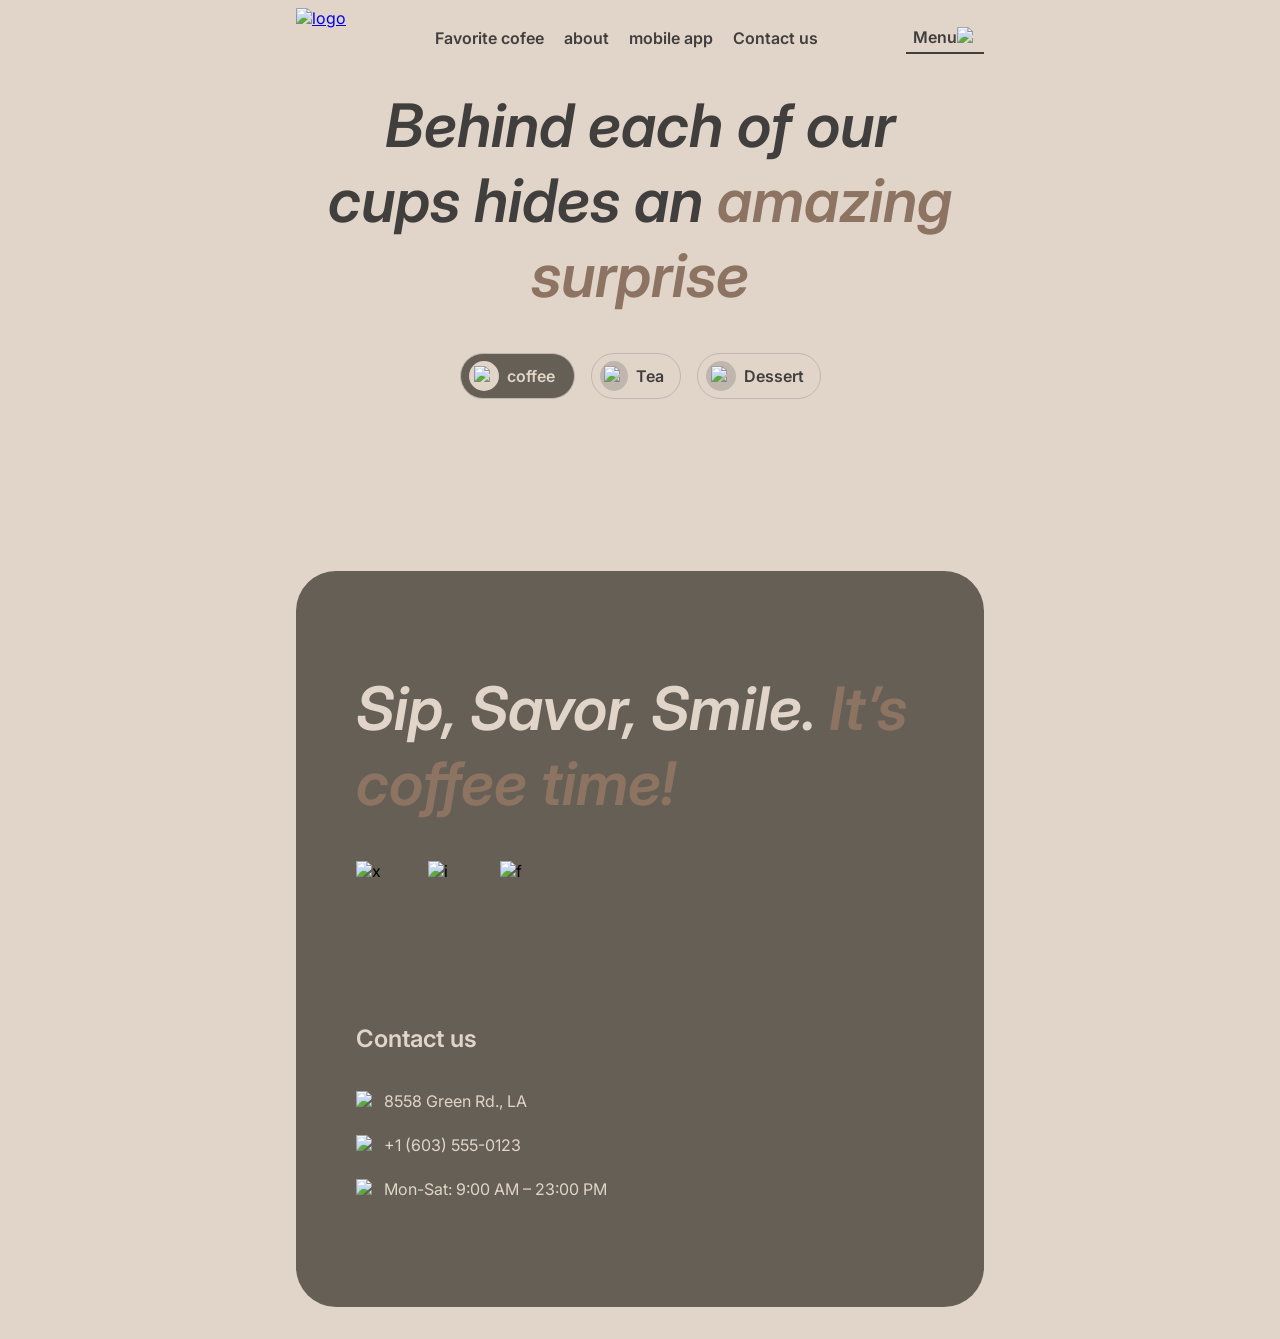
==== menu.html @ 4d147fa0 "feat: added menu.html and menu.js" ====
<!DOCTYPE html>
<html lang="en">
  <head>
    <meta charset="UTF-8" />
    <meta name="viewport" content="width=device-width, initial-scale=1.0" />
    <title>Document</title>
    <link rel="stylesheet" href="index.css" />
    <link
      href="https://fonts.googleapis.com/css2?family=Inter:wght@400;500;700&display=swap"
      rel="stylesheet"
    />
  </head>
  <body>
    <header>
      <div class="header-container">
        <a href="./index.html">
          <img src="./logo.png" alt="logo" class="logoresmi" />
        </a>
        <nav class="extra">
          <ul>
            <li><a href="#favourite-coffer">Favorite cofee</a></li>
            <li><a href="#about">about</a></li>
            <li><a href="#mobile-app">mobile app</a></li>
            <li><a href="#footer">Contact us</a></li>
          </ul>
        </nav>
        <a class="kose" href="./menu.html">
          <div
            style="
              width: 72px;
              height: 24px;
              padding: 3px;
              border-bottom: 2px solid;
              justify-content: center;
              display: flex;
              align-items: center;
              font-weight: 600;
              font-size: 16px;
            "
          >
            <span>Menu</span>
            <img class="kahveresm" src="./coffee-cup.svg" alt="coffe-cup" />
          </div>
        </a>
        <div class="normalolan" style="cursor: pointer" id="menubtn">
          <img src="./State=default.svg" alt="iconn" />
        </div>
        <div class="normal-olmayan" id="yeterlan">
          <img src="./State=active.svg" alt="lann" />
        </div>
      </div>
      <nav class="dort" id="menuismenulan">
        <ul>
          <li><a href="#favourite-coffer">Favorite cofee</a></li>
          <li><a href="#about">about</a></li>
          <li><a href="#mobile-app">mobile app</a></li>
          <li><a href="#footer">Contact us</a></li>
          <li style="border-bottom: 1px solid #403f3d">
            <a class="moneyismoneylan" href="./menu.html">
              <span>Menu</span>
              <img
                src="./coffee-cup.svg"
                alt="coffe-cup"
                style="width: 40px; height: 40px"
              />
            </a>
          </li>
        </ul>
      </nav>
    </header>
    <main>
      <div style="display: flex; justify-content: center; align-items: center">
        <div class="menu-container">
          <div class="offering">
            <span class="offering-text">
              <span class="line">Behind each of our</span><br />
              <span class="line">cups hides an</span><br class="brulan" />
              <span class="line-accent">amazing surprise</span>
            </span>

            <div class="tab-container">
              <div id="coffeebtn" class="coffee-container">
                <div class="coffee-round">
                  <img
                    src="cofferound.png"
                    alt="beyaz"
                    style="width: 20px; height: 20px"
                  />
                </div>
                <span class="coffee-text">coffee</span>
              </div>
              <div id="teabutton" class="tea-container">
                <div class="tea-round">
                  <img
                    src="beyaztepot.png"
                    alt="beyaz"
                    style="width: 20px; height: 20px"
                  />
                </div>
                <span class="tea-text">Tea</span>
              </div>
              <div id="dessertbtn" class="dessert-container">
                <div class="dessert-round">
                  <img
                    src="dessertround.png"
                    alt="beyaz"
                    style="width: 20px; height: 20px"
                  />
                </div>
                <span class="dessert-text">Dessert</span>
              </div>
            </div>
          </div>
          <div class="menu-products"></div>
          <button class="reloadbutonu">
            <img
              src="./refresh.svg"
              alt="refresh"
              style="width: 24px; height: 24px"
            />
          </button>
        </div>
      </div>
      <div class="modal-container">
        <div class="modal">
          <div class="resim-modal">
            <img src="./Latte.svg" alt="sssss" class="modalinresmi" />
          </div>
          <div class="description-contaier">
            <div class="titlelann">
              <span class="titlelan-name"></span>
              <span class="real-description"></span>
            </div>
            <div class="sizze">
              <span>size</span>
              <div class="tabbblar">
                <div class="ilk-iki">
                  <div class="kucuk active">
                    <div class="kucuk-daire active">S</div>
                    <span class="kucukisim active"></span>
                  </div>
                  <div class="orta">
                    <div class="orta-daire">M</div>
                    <span class="ortaisim"></span>
                  </div>
                </div>
                <div class="buyuk">
                  <div class="buyuk-daire">L</div>
                  <span class="buyukisim"></span>
                </div>
              </div>
            </div>
            <div class="sizze">
              <span>Additives</span>
              <div class="tabbblar">
                <div class="ilk-iki">
                  <div class="kucuk1">
                    <div class="kucuk1-daire">1</div>
                    <span class="kucuk1-isim">dinamik</span>
                  </div>
                  <div class="orta1">
                    <div class="orta1-daire">2</div>
                    <span class="orta1-isim">dinamik</span>
                  </div>
                </div>
                <div class="buyuk1">
                  <div class="buyuk1-daire">3</div>
                  <span class="buyuk1-isim">dinamik</span>
                </div>
              </div>
            </div>
            <div class="totall">
              <span>Total:</span>
              <span class="price">fiyat</span>
            </div>
            <div class="uyari">
              <img src="info-empty.svg" alt="iii" class="resimboyut" />
              <span style="font-size: 10px; font-weight: 600"
                >The cost is not final. Download our mobile app to see the final
                price and place your order. Earn loyalty points and enjoy your
                favorite coffee with up to 20% discount.</span
              >
            </div>
            <button class="kapatmatusu">Close</button>
          </div>
        </div>
      </div>
    </main>
    <footer
      id="footer"
      style="
        display: flex;
        justify-content: center;
        margin-top: 2rem;
        margin-bottom: 2rem;
      "
    >
      <div class="contacts-container">
        <div class="contacts-offer-container">
          <span class="contacts-offer-yazi"
            >Sip, Savor, Smile.
            <span style="color: #8d7362"> It’s coffee time!</span></span
          >
          <div class="contacts-socials">
            <img
              src="./twitter-button-icon-light.svg"
              alt="x"
              class="twiteerfalan"
            />
            <img
              src="./instagram-button-icon-light.svg"
              class="twiteerfalan"
              alt="i"
            />
            <img
              src="./facebook-button-icon-light.svg"
              class="twiteerfalan"
              alt="f"
            />
          </div>
        </div>
        <div class="contacts-info">
          <span class="contacts-info-yazi">Contact us</span>
          <div class="contacts-info-street">
            <div class="contact-info-konum">
              <img src="./pin-alt.svg" alt="konum" class="contact-icon" />
              <span class="contact-info-yazi-ayari">8558 Green Rd., LA</span>
            </div>
            <div style="width: 175px; height: 28px; display: flex; gap: 8px">
              <img src="./phone.svg" alt="konum" class="contact-icon" />
              <span class="contact-info-yazi-ayari">+1 (603) 555-0123</span>
            </div>
            <div style="width: 268px; height: 28px; display: flex; gap: 8px">
              <img src="./clock.svg" alt="konum" class="contact-icon" />
              <span class="contact-info-yazi-ayari"
                >Mon-Sat: 9:00 AM – 23:00 PM</span
              >
            </div>
          </div>
        </div>
      </div>
    </footer>
    <script src="menu.js"></script>
  </body>
</html>
---- index.css ----
html {
  scroll-behavior: smooth;
}

body {
  background-color: #e1d4c9;
  font-family: Inter;
}
header {
  display: flex;
  justify-content: center;
  align-items: center;
  flex-direction: column;
  padding-bottom: 20px;
}
.reloadbutonu {
  width: 60px;
  height: 60px;
  display: flex;
  justify-content: center;
  align-items: center;
  border-radius: 100%;
  background-color: #e1d4c9;
  border: 1px solid #665f55;
  cursor: pointer;
}
.header-container {
  height: 60px;
  display: flex;
  justify-content: space-between;
  width: 348px;
  font-size: 16px;
}
.logoresmi {
  width: 100px;
  height: 60px;
}
.kahveresm {
  width: 20px;
  height: 20px;
}
.normalolan {
  width: 44px;
  height: 44px;
  display: flex;
}
.normalolan.active {
  display: none;
}
.normal-olmayan {
  width: 44px;
  height: 44px;
  display: none;
}
.normal-olmayan.active {
  display: flex;
}
.dort {
  display: none;
}
.dort.active {
  display: flex;
  justify-content: center;
  font-size: 16px;
  font-weight: 600;
  color: #403f3d;
}
.dort ul {
  display: flex;
  flex-direction: column;
  gap: 60px;
  align-items: center;
  padding: 0px;
}
.dort a {
  text-decoration: none;
  color: #403f3d;
}
.dort li {
  list-style-type: none;
  color: #403f3d;
}
.extra {
  display: none;
}
/*
.moneyismoneylan {
  display: none;
}*/
.moneyismoneylan {
  display: flex;
  justify-content: center;
  align-items: center;
  text-decoration: none;
  color: #403f3d;
}
.kose {
  display: none;
}
.kahve {
  width: 20px;
  height: 20px;
}
.men {
  display: flex;
  justify-content: center;
  align-items: center;
  font-size: 16px;
}
.audiodahil {
  position: relative;
  width: 348px;
  height: 552px;
}
.videoaltindakiler {
  position: absolute;
  display: flex;
  flex-direction: column;
  justify-content: space-around;
  align-items: center;
  top: 0;
  left: 0;
  width: 100%;
  margin-top: 50px;
}

.ikispankapsayici {
  color: aliceblue;
  font-size: 40px;
  text-align: center;
  max-width: 300px;
  top: 60px;
  text-align: left;
}
.videoyazisi {
  max-width: 320px;
  color: #d9d9d9;
  margin-top: 42px;
  line-height: 1.625;
  opacity: 1;
}
.butonundur {
  width: 200px;
  height: 64px;
  align-self: start;
  margin-left: 20px;
  border-radius: 30px;
  margin-top: 50px;
  background-color: #e1d4c9;
  border: none;
  position: relative;
  cursor: pointer;
  text-decoration: none;
}

.menumenu {
  width: 44px;
  height: 24px;
  color: #403f3d;
  display: flex;
  justify-content: center;
  align-items: center;
  font-weight: bold;
}
.iconlaralbayim {
  width: 20px;
  height: 20px;
}
.enustlogo {
  width: 100px;
  height: 60px;
}
.enustlogonunasi {
  width: 100px;
  height: 60px;
}
.oklardahil {
  display: flex;
  max-width: 348px;
  height: 696px;
  justify-content: center;
  align-items: center;
}
.slidercontainer {
  display: none;
  max-width: 348px;
  flex-direction: column;
  align-items: center;
  gap: 40px;
}
.slidercontainer.active {
  display: flex;
}
.sldiercontainerbaslik {
  font-size: 34px;
  max-width: 100%;
  display: flex;
  justify-content: center;
  align-items: center;
}
.sliderimage {
  width: 348px;
  height: 348px;
}
.slideryazicontainer {
  display: flex;
  flex-direction: column;
  justify-content: space-between;
  height: 164px;
  width: 348px;
}
.kahvekelimesi {
  display: flex;
  justify-content: center;
  align-items: center;
}
.resimveok {
  display: flex;
  justify-content: space-between;
  align-items: center;
}
.soloklar {
  display: none;
}
.sagoklar {
  display: none;
}
.about {
  max-width: 348px;
  height: 1580px;
  display: flex;
  flex-direction: column;
  gap: 40px;
}
.about-images {
  width: 348px;
  height: 1220px;
}
.about-images-column-1 {
  display: flex;
  flex-direction: column;
  gap: 40px;
}
.about-images-column-2 {
  display: none;
}
.column-1-first {
  width: 348px;
  height: 590px;
  object-fit: cover;
  background-image: url("column-1.png");
  background-size: cover; /* Bu satır eklendi */
  background-position: center; /* Opsiyonel ama önerilir */
  background-repeat: no-repeat; /* Tekrarlamasın diye */
  border-radius: 20px;
}
.column-1-second {
  width: 348px;
  height: 590px;
  object-fit: cover;
  background-image: url("column-2.png");
  background-size: cover; /* Bu satır eklendi */
  background-position: center; /* Opsiyonel ama önerilir */
  background-repeat: no-repeat; /* Tekrarlamasın diye */
  border-radius: 20px;
}
.column-1 {
  width: 348px;
  height: 590px;
  object-fit: cover;
  border-radius: 15px;
}
.column-2 {
  width: 348px;
  height: 590px;
  object-fit: cover;
  border-radius: 15px;
}
.perfectler {
  font-size: 32px;
  color: #403f3d;
  font-weight: 600;
  font-style: italic;
  line-height: 125%;
}
.mobileapp {
  max-width: 348px;
  height: 768px;
  display: flex;
  flex-direction: column;
  gap: 40px;
}
.mobile-app-offer {
  max-width: 348px;
  height: 380px;
  display: flex;
  flex-direction: column;
  gap: 40px;
}
.mobile-app-download {
  color: #403f3d;
  font-size: 32px;
  line-height: 1.25;
  font-weight: bold;
}
.mobile-app-resource {
  font-size: 16px;
  line-height: 1.5;
}
.ikiicon {
  max-width: 200px;
  height: 148px;
  display: flex;
  flex-direction: column;
  gap: 20px;
}
.appleicon {
  max-width: 200px;
  height: 64px;
  border: 1px solid;
  border-radius: 30px;
  display: flex;
  justify-content: start;
  align-items: center;
  padding-left: 20px;
  gap: 8px;
}
.appleresim {
  width: 36px;
  height: 36px;
}
.appleyani {
  color: #403f3d;
  max-width: 78px;
  height: 40px;
  font-weight: bold;
}
.appleyaziboyut-1 {
  font-size: 10px;
}
.appleyaziboyut-2 {
  font-size: 16px;
}
.mobile-screens-image {
  width: 348px;
  height: 348px;
}
.contacts-container {
  width: 348px;
  height: 526px;
  background-color: #665f55;
  padding: 60px 16px;
  box-sizing: border-box;
  border-radius: 40px;
  display: flex;
  flex-direction: column;
  gap: 40px;
  margin-top: 100px;
}
.contacts-offer-container {
  width: 316px;
  height: 180px;
  display: flex;
  flex-direction: column;
  justify-content: space-between;
}
.contacts-offer-yazi {
  font-size: 32px;
  line-height: 1.25;
  color: #e1d4c9;
}
.contacts-socials {
  width: 204px;
  height: 60px;
  display: flex;
  justify-content: space-between;
}
.contacts-info {
  width: 316px;
  height: 186px;
  color: #e1d4c9;
  display: flex;
  flex-direction: column;
  justify-content: space-between;
}
.contacts-info-yazi {
  font-size: 24px;
  line-height: 1.5;
  font-weight: 600;
}
.contacts-info-street {
  width: 262px;
  height: 116px;
  display: flex;
  flex-direction: column;
  justify-content: space-between;
}
.contact-info-konum {
  width: 182px;
  height: 28px;
  display: flex;
  gap: 8px;
  text-decoration: none;
  color: #e1d4c9;
}
.contact-info-konum:hover {
  border-bottom: 1px solid #e1d4c9;
  cursor: pointer;
}
.contact-icon {
  width: 20px;
  height: 20px;
}
.contact-info-yazi-ayari {
  font-size: 16px;
}
.contact-telefonlan {
  width: 175px;
  height: 28px;
  display: flex;
  gap: 8px;
  text-decoration: none;
  color: #e1d4c9;
}
.contact-telefonlan:hover {
  cursor: pointer;
  border-bottom: 1px solid #e1d4c9;
}
.preview {
  width: 310px;
  height: 506px;
  border-radius: 40px;
  border: 1px solid #c1b6ad;
}
.previewimage {
  border-radius: 40px;
  width: 310px;
  height: 310px;
}
.description {
  width: 310px;
  height: 196px;
  box-sizing: border-box;
  padding: 20px;
  text-align: left;
}
.titletogether {
  width: 270px;
  height: 114px;
  gap: 12px;
  display: flex;
  flex-direction: column;
}
.bigtitle {
  font-weight: 600;
  font-size: 24px;
  line-height: 125%;
}
.smalltitle {
  font-size: 16px;
  line-height: 150%;
  width: 270px;
  height: 72px;
}
.titleprice {
  font-size: 24px;
  font-weight: 600;
  line-height: 125%;
}

.menu-container {
  width: 348px;
  /*height: 2390px;*/
  display: flex;
  flex-direction: column;
  justify-content: center;
  align-items: center;
  gap: 40px;
}
.offering {
  width: 348px;
  height: 206px;
  gap: 40px;
  display: flex;
  flex-direction: column;
}
.brulan {
  display: flex;
}
.offering-text {
  font-weight: 600;
  font-size: 32px;
  line-height: 125%;
  font-style: italic;
  color: #403f3d;
  text-align: center;
}

.line-accent {
  color: #8d7362;
}
.tab-container {
  width: 345px;
  height: 46px;
  display: flex;
  gap: 8px;
  background-color: #e1d4c9;
}
.coffee-container {
  background-color: #e1d4c9;
  width: 115px;
  height: 46px;
  border-radius: 100px;
  display: flex;
  padding: 8px;
  align-items: center;
  gap: 8px;
  box-sizing: border-box;
  border: 1px solid #c1b6ad;
  cursor: pointer;
}
.coffee-container.active {
  background-color: #665f55;
  width: 115px;
  height: 46px;
  border-radius: 100px;
  display: flex;
  padding: 8px;
  align-items: center;
  gap: 8px;
  box-sizing: border-box;
}

.coffee-round {
  width: 30px;
  height: 30px;
  border-radius: 100%;
  background-color: #c1b6ad;
  display: flex;
  justify-content: center;
  align-items: center;
}
.coffee-round.active {
  width: 30px;
  height: 30px;
  border-radius: 100%;
  background-color: #e1d4c9;
}
.coffee-text {
  color: #403f3d;
  font-size: 16px;
  font-weight: 600;
  line-height: 150%;
}
.coffee-text.active {
  color: #e1d4c9;
  font-size: 16px;
  font-weight: 600;
  line-height: 150%;
}
.tea-container {
  background-color: #e1d4c9;
  width: 90px;
  height: 46px;
  border-radius: 100px;
  display: flex;
  padding: 8px;
  padding-right: 16px;
  align-items: center;
  gap: 8px;
  box-sizing: border-box;
  border: 1px solid #c1b6ad;
  cursor: pointer;
}
.tea-container.active {
  background-color: #665f55;
  width: 90px;
  height: 46px;
  border-radius: 100px;
  display: flex;
  padding: 8px;
  padding-right: 16px;
  align-items: center;
  gap: 8px;
  box-sizing: border-box;
}
.tea-round {
  width: 30px;
  height: 30px;
  border-radius: 100%;
  background-color: #c1b6ad;
  display: flex;
  justify-content: center;
  align-items: center;
}
.tea-round.active {
  width: 30px;
  height: 30px;
  border-radius: 100%;
  background-color: #e1d4c9;
}
.tea-text {
  color: #403f3d;
  font-size: 16px;
  font-weight: 600;
  line-height: 150%;
}
.tea-text.active {
  color: #e1d4c9;
  font-size: 16px;
  font-weight: 600;
  line-height: 150%;
}
.dessert-container {
  background-color: #e1d4c9;
  width: 124px;
  height: 46px;
  border-radius: 100px;
  display: flex;
  padding: 8px;
  padding-right: 16px;
  align-items: center;
  gap: 8px;
  box-sizing: border-box;
  border: 1px solid #c1b6ad;
  cursor: pointer;
}
.dessert-container.active {
  background-color: #665f55;
  width: 124px;
  height: 46px;
  border-radius: 100px;
  display: flex;
  padding: 8px;
  padding-right: 16px;
  align-items: center;
  gap: 8px;
  box-sizing: border-box;
}
.dessert-round {
  width: 30px;
  height: 30px;
  border-radius: 100%;
  background-color: #c1b6ad;
  display: flex;
  justify-content: center;
  align-items: center;
}
.dessert-round.active {
  width: 30px;
  height: 30px;
  border-radius: 100%;
  background-color: #e1d4c9;
}
.dessert-text {
  color: #403f3d;
  font-size: 16px;
  font-weight: 600;
  line-height: 150%;
}
.dessert-text.active {
  color: #e1d4c9;
  font-size: 16px;
  font-weight: 600;
  line-height: 150%;
}
.menu-products {
  display: grid;
  grid-template-columns: 1fr;
  gap: 40px;
}
.modal-container {
  display: none;
}
.modal-container.active {
  height: 100vh;
  width: 100vw; /* burada düzeltme yapıldı */
  display: flex;
  justify-content: center;
  align-items: center;
  z-index: 2;
  position: fixed; /* ekranın üstüne sabitlenmesi için */
  top: 0;
  left: 0;
  background-color: rgba(0, 0, 0, 0.3); /* opsiyonel: saydam arka plan */
}

.modal {
  width: 342px;
  height: 626px;
  border-radius: 40px;
  justify-content: center;
  display: flex;
  align-items: center;
  box-sizing: border-box;
  padding: 16px;
  color: #403f3d;
  background-color: #e1d4c9;
  gap: 20px;
}
.resim-modal {
  display: none;
}

.description-contaier {
  display: flex;
  flex-direction: column;
  width: 310px;
  height: 594px;
  gap: 20px;
  justify-content: center;
}
.titlelann {
  display: flex;
  flex-direction: column;
  gap: 12px;
  height: 90px;
  color: #403f3d;
}
.titlelan-name {
  font-size: 24px;
  font-weight: 600;
}
.sizze {
  width: 310px;
  height: 132px;
  display: flex;
  flex-direction: column;
  gap: 8px;
}
.tabbblar {
  width: 310px;
  height: 100px;
  display: flex;
  gap: 8px;
  flex-direction: column;
}
.ilk-iki {
  display: flex;
  gap: 8px;
}
.kucuk {
  width: 116px;
  height: 46px;
  border: 1px solid;
  display: flex;
  justify-content: center;
  align-items: center;
  border-radius: 100px;
  gap: 8px;
  padding: 8px 16px 8px 8px;
  box-sizing: border-box;
  background-color: #e1d4c9;
  cursor: pointer;
}

.kucuk-daire {
  width: 30px;
  height: 30px;
  display: flex;
  justify-content: center;
  align-items: center;
  background-color: #c1b6ad;
  border-radius: 100%;
  color: #403f3d;
  cursor: pointer;
}
.kucukisim {
  color: #403f3d;
  cursor: pointer;
}
.kucuk.active {
  background-color: #665f55;
}
.kucuk-daire.active {
  background-color: #e1d4c9;
  color: #403f3d;
}
.kucukisim.active {
  color: #e1d4c9;
}

.ortaisim {
  color: #403f3d;
  cursor: pointer;
}
.orta.active {
  background-color: #665f55;
}
.orta-daire.active {
  background-color: #e1d4c9;
  color: #403f3d;
}
.ortaisim.active {
  color: #e1d4c9;
}

.orta {
  width: 117px;
  height: 46px;
  border: 1px solid;
  border-radius: 100px;
  display: flex;
  justify-content: center;
  align-items: center;
  gap: 8px;
  padding: 8px 16px 8px 8px;
  box-sizing: border-box;
  background-color: #e1d4c9;
  cursor: pointer;
}
.orta-daire {
  width: 30px;
  height: 30px;
  display: flex;
  justify-content: center;
  align-items: center;
  background-color: #c1b6ad;
  border-radius: 100%;
  color: #403f3d;
  cursor: pointer;
}

.buyukisim {
  color: #403f3d;
  cursor: pointer;
}
.buyuk.active {
  background-color: #665f55;
}
.buyuk-daire.active {
  background-color: #e1d4c9;
  color: #403f3d;
}
.buyukisim.active {
  color: #e1d4c9;
}

.buyuk {
  width: 117px;
  height: 46px;
  border: 1px solid;
  display: flex;
  justify-content: center;
  align-items: center;
  border-radius: 100px;
  gap: 8px;
  padding: 8px 16px 8px 8px;
  box-sizing: border-box;
  background-color: #e1d4c9;
  cursor: pointer;
}
.buyuk-daire {
  width: 30px;
  height: 30px;
  display: flex;
  justify-content: center;
  align-items: center;
  background-color: #c1b6ad;
  border-radius: 100%;
  color: #403f3d;
  cursor: pointer;
}

.kucuk1 {
  width: 116px;
  height: 46px;
  border: 1px solid;
  display: flex;
  justify-content: center;
  align-items: center;
  border-radius: 100px;
  gap: 8px;
  padding: 8px 16px 8px 8px;
  box-sizing: border-box;
  background-color: #e1d4c9;
  cursor: pointer;
}

.kucuk1-daire {
  width: 30px;
  height: 30px;
  display: flex;
  justify-content: center;
  align-items: center;
  background-color: #c1b6ad;
  border-radius: 100%;
  color: #403f3d;
  cursor: pointer;
}
.kucuk1-isim {
  color: #403f3d;
  cursor: pointer;
}
.kucuk1.active {
  background-color: #665f55;
}
.kucuk1-daire.active {
  background-color: #e1d4c9;
  color: #403f3d;
}
.kucuk1-isim.active {
  color: #e1d4c9;
}

.orta1 {
  width: 116px;
  height: 46px;
  border: 1px solid;
  display: flex;
  justify-content: center;
  align-items: center;
  border-radius: 100px;
  gap: 8px;
  padding: 8px 16px 8px 8px;
  box-sizing: border-box;
  background-color: #e1d4c9;
  cursor: pointer;
}

.orta1-daire {
  width: 30px;
  height: 30px;
  display: flex;
  justify-content: center;
  align-items: center;
  background-color: #c1b6ad;
  border-radius: 100%;
  color: #403f3d;
  cursor: pointer;
}
.orta1-isim {
  color: #403f3d;
  cursor: pointer;
}
.orta1.active {
  background-color: #665f55;
}
.orta1-daire.active {
  background-color: #e1d4c9;
  color: #403f3d;
}
.orta1-isim.active {
  color: #e1d4c9;
}

.buyuk1 {
  width: 116px;
  height: 46px;
  border: 1px solid;
  display: flex;
  justify-content: center;
  align-items: center;
  border-radius: 100px;
  gap: 8px;
  padding: 8px 16px 8px 8px;
  box-sizing: border-box;
  background-color: #e1d4c9;
  cursor: pointer;
}

.buyuk1-daire {
  width: 30px;
  height: 30px;
  display: flex;
  justify-content: center;
  align-items: center;
  background-color: #c1b6ad;
  border-radius: 100%;
  color: #403f3d;
  cursor: pointer;
}
.buyuk1-isim {
  color: #403f3d;
  cursor: pointer;
}
.buyuk1.active {
  background-color: #665f55;
}
.buyuk1-daire.active {
  background-color: #e1d4c9;
  color: #403f3d;
}
.buyuk1-isim.active {
  color: #e1d4c9;
}

.totall {
  display: flex;
  justify-content: space-between;
  font-size: 24px;
  font-weight: 600;
  width: 310px;
  height: 30px;
  color: #403f3d;
}
.uyari {
  border-top: 1px solid #c1b6ad;
  display: flex;
  gap: 8px;
  width: 310px;
  height: 66px;
  justify-content: center;
  padding-top: 12px;
  padding-bottom: 12px;
  box-sizing: border-box;
}
.resimboyut {
  width: 16px;
  height: 16px;
}
.kapatmatusu {
  width: 310px;
  height: 44px;
  font-size: 16px;
  font-weight: 600;
  text-align: center;
  box-sizing: border-box;
  padding: 10px 78px;
  border-radius: 100px;
  border: 1px solid #665f55;
  background-color: #e1d4c9;
  cursor: pointer;
}
.real-description {
  font-size: 16px;
}
@media (min-width: 769px) {
  /* Buradaki stiller hem telefon hem tablet için geçerli olacak */
  .reloadbutonu {
    display: none;
  }

  .header-container {
    height: 60px;
    display: flex;
    justify-content: space-between;
    width: 688px;
    font-size: 16px;
  }
  .dort {
    display: none;
  }
  .dort ul {
    display: none;
  }

  .normalolan {
    display: none;
  }
  .normal-olmayan {
    display: none;
  }
  .normal-olmayan.active {
    display: none;
  }
  .extra {
    display: flex;
    justify-content: center;
    font-size: 16px;
    font-weight: 600;
    color: #403f3d;
  }
  .extra ul {
    display: flex;
    gap: 20px;
    justify-content: center;
    align-items: center;
    padding: 0px;
    font-weight: 600;
    color: #403f3d;
    font-size: 16px;
  }
  .extra a {
    text-decoration: none;
    color: #403f3d;
    font-size: 16px;
  }
  .extra li {
    list-style-type: none;
    color: #403f3d;
    font-size: 16px;
  }
  .kose {
    display: flex;
    justify-content: center;
    align-items: center;
    text-decoration: none;
    gap: 4px;
    color: #403f3d;
    font-weight: 600;
    font-size: 16px;
  }
  .ozel {
    margin-left: 4px;
  }
  .kendi {
    display: none;
  }
  .lan {
    display: none;
  }

  .ham {
    display: none; /* Desktop’ta hamburger gizlenecek */
  }
  .men {
    display: flex;
    justify-content: center;
    align-items: center;
    font-size: 16px;
  }

  .ham {
    width: 30px;
    height: 30px;
  }

  .audiodahil {
    position: relative;
    width: 688px;
    height: 644px;
  }

  .videoaltindakiler {
    position: absolute;
    display: flex;
    flex-direction: column;
    justify-content: space-around;
    align-items: center;
    top: 0;
    left: 0;
    width: 100%;
    margin-top: 100px;
  }

  .ikispankapsayici {
    color: aliceblue;
    font-size: 60px;
    text-align: center;
    max-width: 560px;
    top: 60px;
    text-align: left;
  }
  .videoyazisi {
    max-width: 560px;
    color: #d9d9d9;
    margin-top: 42px;
    line-height: 1.625;
    opacity: 1;
  }
  .butonundur {
    width: 200px;
    height: 64px;
    align-self: start;
    margin-left: 60px;
    border-radius: 30px;
    margin-top: 50px;
    background-color: #e1d4c9;
    border: none;
  }

  /*444*/
  .sldiercontainerbaslik {
    font-size: 45px;
    max-width: 100%;
    display: flex;
    justify-content: center;
    align-items: center;
  }
  .kahvekelimesi {
    display: flex;
    justify-content: center;
    align-items: center;
  }
  .slidercontainer {
    display: none;

    max-width: 568px;
    align-items: center;
    gap: 40px;
    height: 874px;
  }
  .slidercontainer.active {
    display: flex;
  }
  .oklardahil {
    display: flex;
    max-width: 688px;
    height: 874px;
    justify-content: center;
    align-items: center;
  }
  .sliderimage {
    width: 480px;
    height: 480px;
  }
  .resimveok {
    display: flex;
    justify-content: center;
    align-items: center;
    width: 568px;
  }
  .soloklar {
    display: flex;
    cursor: pointer;
    right: 0;
    width: 60px;
    height: 60px;
    border-radius: 100%;
    justify-content: center;
    align-items: center;
    background-color: #e1d4c9;
    border: 1px solid #665f55;
    color: #403f3d;
  }
  .soloklar:hover {
    background-color: #665f55;
    color: #e1d4c9;
  }

  .sagoklar {
    display: flex;
    cursor: pointer;
    left: 0px;
    width: 60px;
    height: 60px;
    border-radius: 100%;
    justify-content: center;
    align-items: center;
    background-color: #e1d4c9;
    border: 1px solid #665f55;
    color: #403f3d;
  }
  .sagoklar:hover {
    background-color: #665f55;
    color: #e1d4c9;
  }
  .about {
    max-width: 688px;
    height: 1710px;
    display: flex;
    flex-direction: column;
    gap: 40px;
  }
  .about-images {
    width: 688px;
    height: 1220px;
  }

  .perfectler {
    font-size: 59px;
    color: #403f3d;
    font-weight: 600;
    font-style: italic;
    line-height: 125%;
    text-align: left;
  }

  .about-images-column-1 {
    display: flex;
    flex-direction: column;
    gap: 40px;
  }
  .about-images-column-2 {
    display: none;
  }
  .column-1-first {
    width: 688px;
    height: 590px;
    object-fit: cover;
    background-image: url("column-1.png");
    background-size: cover; /* Bu satır eklendi */
    background-position: center; /* Opsiyonel ama önerilir */
    background-repeat: no-repeat; /* Tekrarlamasın diye */
    border-radius: 20px;
  }
  .column-1-second {
    width: 688px;
    height: 590px;
    object-fit: cover;
    background-image: url("column-2.png");
    background-size: cover; /* Bu satır eklendi */
    background-position: center; /* Opsiyonel ama önerilir */
    background-repeat: no-repeat; /* Tekrarlamasın diye */
    border-radius: 20px;
  }
  .mobileapp {
    max-width: 688px;
    height: 1072px;
    display: flex;
    flex-direction: column;
    gap: 100px;
  }
  .mobile-app-offer {
    max-width: 688px;
    height: 342px;
    display: flex;
    flex-direction: column;
    gap: 40px;
  }
  .mobile-app-download {
    color: #403f3d;
    font-size: 60px;
    line-height: 1.25;
    font-weight: bold;
  }
  .ikiicon {
    max-width: 420px;
    height: 64px;
    display: flex;
    flex-direction: row;
    gap: 20px;
  }
  .appleicon {
    width: 200px;
    height: 64px;
    border: 1px solid;
    border-radius: 30px;
    display: flex;
    justify-content: start;
    align-items: center;
    padding-left: 20px;
    gap: 8px;
  }
  .mobile-screens-image {
    width: 630px;
    height: 630px;
  }

  .contacts-container {
    width: 688px;
    height: 736px;
    background-color: #665f55;
    padding: 100px 60px;
    box-sizing: border-box;
    border-radius: 40px;
    display: flex;
    flex-direction: column;
    gap: 100px;
    margin-top: 100px;
  }
  .contacts-offer-container {
    width: 568px;
    height: 250px;
    display: flex;
    flex-direction: column;
    justify-content: space-between;
  }
  .contacts-offer-yazi {
    font-size: 60px;
    line-height: 1.25;
    color: #e1d4c9;
    font-weight: 600; /* Semi Bold = 600 */
    font-style: italic; /* Italic */
  }
  .twiteerfalan {
    width: 60px;
    height: 60px;
  }
  .contacts-socials {
    width: 204px;
    height: 60px;
    display: flex;
    justify-content: space-between;
  }
  .contacts-info {
    width: 568px;
    height: 186px;
    color: #e1d4c9;
    display: flex;
    flex-direction: column;
    justify-content: space-between;
  }
  .contacts-info-yazi {
    font-size: 24px;
    line-height: 1.5;
    font-weight: 600;
  }
  .contacts-info-street {
    width: 262px;
    height: 116px;
    display: flex;
    flex-direction: column;
    justify-content: space-between;
  }
  .contact-info-konum {
    width: 182px;
    height: 28px;
    display: flex;
    gap: 8px;
    text-decoration: none;
    color: #e1d4c9;
  }
  .contact-info-konum:hover {
    border-bottom: 1px solid #e1d4c9;
  }
  .contact-icon {
    width: 20px;
    height: 20px;
  }
  .contact-info-yazi-ayari {
    font-size: 16px;
  }

  .menu-container {
    width: 688px;
    display: flex;
    flex-direction: column;
    justify-content: center;
    align-items: center;
    gap: 40px;
  }
  .offering {
    width: 688px;
    height: 311px;
    gap: 40px;
    display: flex;
    flex-direction: column;
    align-items: center;
  }
  .offering-text {
    font-weight: 600;
    font-size: 60px;
    line-height: 125%;
    font-style: italic;
    color: #403f3d;
    text-align: center;
  }
  .brulan {
    display: none;
  }

  .line-accent {
    color: #8d7362;
  }
  .tab-container {
    width: 361px;
    height: 46px;
    display: flex;
    gap: 16px;
    background-color: #e1d4c9;
    justify-content: center;
  }

  .menu-products {
    display: grid;
    grid-template-columns: 1fr 1fr;
    gap: 40px;
  }
  .preview {
    width: 310px;
    height: 506px;
    border-radius: 40px;
    border: 1px solid #c1b6ad;
  }
  .previewimage {
    border-radius: 40px;
    width: 310px;
    height: 310px;
  }
  .description {
    width: 310px;
    height: 196px;
    box-sizing: border-box;
    padding: 20px;
    text-align: left;
  }
  .titletogether {
    width: 270px;
    height: 114px;
    gap: 12px;
    display: flex;
    flex-direction: column;
  }
  .bigtitle {
    font-weight: 600;
    font-size: 24px;
    line-height: 125%;
  }
  .smalltitle {
    font-size: 16px;
    line-height: 150%;
    width: 270px;
    height: 72px;
  }
  .titleprice {
    font-size: 24px;
    font-weight: 600;
    line-height: 125%;
  }

  .modal {
    width: 688px;
    height: 626px;
    border-radius: 40px;
    display: flex;
    align-items: center;
    box-sizing: border-box;
    padding: 16px;
    background-color: #e1d4c9;
  }
  .resim-modal {
    display: flex;
    justify-content: flex-start;
    height: 594px;
    width: 310px;
  }
  .modalinresmi {
    width: 310px;
    height: 310px;
    border-radius: 40px;
    align-items: start;
  }
  .description-contaier {
    display: flex;
    flex-direction: column;
    width: 346px;
    height: 594px;
    justify-content: space-between;
    padding-left: 20px;
    box-sizing: border-box;
  }
  .titlelann {
    display: flex;
    flex-direction: column;
    gap: 12px;
    height: 114px;
  }
}

/* 💻 Desktop (1440px ve üstü) */
@media (min-width: 1440px) {
  .ozel {
    margin-left: 180px;
  }
  .kendi {
    display: none;
  }
  .lan {
    display: none;
  }

  .ham {
    display: none; /* Desktop’ta hamburger gizlenecek */
  }
  .men {
    display: flex;
    justify-content: center;
    align-items: center;
    font-size: 25px;
  }
  .kahvecont {
    width: 72px;
    height: 28px;
    display: flex;
    justify-content: center;
    align-items: center;
  }

  .audiodahil {
    position: relative;
    width: 1360px;
    height: 644px;
  }
  .videoaltindakiler {
    position: absolute;
    display: flex;
    flex-direction: column;
    justify-content: space-around;
    align-items: start;
    top: 0;
    left: 0;
    width: 100%;
    margin-top: 100px;
  }
  .ikispankapsayici {
    color: aliceblue;
    font-size: 60px;
    text-align: center;
    max-width: 560px;
    top: 60px;
    text-align: left;
    margin-left: 50px;
  }
  .videoyazisi {
    max-width: 560px;
    color: #d9d9d9;
    margin-top: 42px;
    line-height: 1.625;
    opacity: 1;
    margin-left: 60px;
  }
  .sldiercontainerbaslik {
    font-size: 45px;
    max-width: 100%;
    display: flex;
    justify-content: center;
    align-items: center;
  }
  .kahvekelimesi {
    display: inline;
    justify-content: flex-start; /* Default */
    align-items: stretch; /* Default  max-width: 1360px; */
  }

  .slidercontainer {
    display: none;
    max-width: 1240px;
    align-items: center;
    gap: 40px;
    height: 799px;
  }
  .slidercontainer.active {
    display: flex;
  }
  .sliderimage {
    width: 480px;
    height: 480px;
  }
  .resimveok {
    display: flex;
    justify-content: center;
    align-items: center;
    width: 1240px;
  }
  .soloklar {
    display: flex;
    cursor: pointer;
    right: 0;
    width: 60px;
    height: 60px;
    border-radius: 100%;
    justify-content: center;
    align-items: center;
    background-color: #e1d4c9;
    border: 1px solid #665f55;
    color: #403f3d;
  }
  .soloklar:hover {
    background-color: #665f55;
    color: #e1d4c9;
  }
  .sagoklar {
    display: flex;
    cursor: pointer;
    left: 0px;
    width: 60px;
    height: 60px;
    border-radius: 100%;
    justify-content: center;
    align-items: center;
    background-color: #e1d4c9;
    border: 1px solid #665f55;
    color: #403f3d;
  }
  .sagoklar:hover {
    background-color: #665f55;
    color: #e1d4c9;
  }
  .oklardahil {
    display: flex;
    max-width: 1360px;
    height: 799px;
    justify-content: center;
    align-items: center;
  }
  .mobileapp {
    max-width: 1360px;
    height: 630px;
    display: flex;
    flex-direction: row;
    align-items: center;
    gap: 100px;
  }
  .mobile-app-offer {
    max-width: 630px;
    height: 342px;
    display: flex;
    flex-direction: column;
    gap: 40px;
  }
  .mobile-app-download {
    color: #403f3d;
    font-size: 60px;
    line-height: 1.25;
    font-weight: bold;
  }
  .ikiicon {
    max-width: 420px;
    height: 64px;
    display: flex;
    flex-direction: row;
    gap: 20px;
  }
  .appleicon {
    width: 200px;
    height: 64px;
    border: 1px solid;
    border-radius: 30px;
    display: flex;
    justify-content: start;
    align-items: center;
    padding-left: 20px;
    gap: 8px;
  }
  .mobile-screens-image {
    width: 630px;
    height: 630px;
  }
  .contacts-container {
    width: 1440px;
    height: 450px;
    background-color: #665f55;
    padding: 100px 100px;
    box-sizing: border-box;
    border-radius: 40px;
    display: flex;
    flex-direction: row;
    gap: 100px;
    margin-top: 100px;
  }
  .contacts-offer-container {
    width: 530px;
    height: 250px;
    display: flex;
    flex-direction: column;
    justify-content: space-between;
  }
  .contacts-offer-yazi {
    font-size: 60px;
    line-height: 1.25;
    color: #e1d4c9;
    font-weight: 600; /* Semi Bold = 600 */
    font-style: italic; /* Italic */
  }
  .twiteerfalan {
    width: 60px;
    height: 60px;
  }
  .contacts-socials {
    width: 204px;
    height: 60px;
    display: flex;
    justify-content: space-between;
  }
  .contacts-info {
    width: 530px;
    height: 186px;
    color: #e1d4c9;
    display: flex;
    flex-direction: column;
    justify-content: space-between;
    font-weight: 600;
  }
  .contacts-info-yazi {
    font-size: 24px;
    line-height: 1.5;
  }
  .contacts-info-street {
    width: 262px;
    height: 116px;
    display: flex;
    flex-direction: column;
    justify-content: space-between;
  }
  .contact-info-konum {
    width: 182px;
    height: 28px;
    display: flex;
    gap: 8px;
    text-decoration: none;
    color: #e1d4c9;
  }
  .contact-info-konum:hover {
    border-bottom: 1px solid #e1d4c9;
    cursor: pointer;
  }
  .contact-icon {
    width: 20px;
    height: 20px;
  }
  .contact-info-yazi-ayari {
    font-size: 16px;
  }

  .about {
    max-width: 1360px;
    height: 1325px;
    display: flex;
    flex-direction: column;
    gap: 40px;
  }
  .about-images {
    width: 1360px;
    height: 1060px;
    display: flex;
    gap: 40px;
  }

  .perfectler {
    font-size: 59px;
    color: #403f3d;
    font-weight: 600;
    font-style: italic;
    line-height: 125%;
    text-align: left;
  }

  .about-images-column-1 {
    display: flex;
    flex-direction: column;
    gap: 40px;
  }
  .about-images-column-2 {
    display: flex;
    flex-direction: column;
    gap: 40px;
  }
  .column-1-first {
    width: 660px;
    height: 590px;
    object-fit: cover;
    background-image: url("column-1.png");
    background-size: cover; /* Bu satır eklendi */
    background-position: center; /* Opsiyonel ama önerilir */
    background-repeat: no-repeat; /* Tekrarlamasın diye */
    border-radius: 20px;
  }
  .column-1-second {
    width: 660px;
    height: 430px;
    object-fit: cover;
    background-image: url("box.png");
    background-size: cover; /* Bu satır eklendi */
    background-position: center; /* Opsiyonel ama önerilir */
    background-repeat: no-repeat; /* Tekrarlamasın diye */
    border-radius: 20px;
  }
  .column-2-first {
    width: 660px;
    height: 430px;
    object-fit: cover;
    background-image: url("manbox.png");
    background-size: cover; /* Bu satır eklendi */
    background-position: center; /* Opsiyonel ama önerilir */
    background-repeat: no-repeat; /* Tekrarlamasın diye */
    border-radius: 20px;
  }
  .column-2-second {
    width: 660px;
    height: 590px;
    object-fit: cover;
    background-image: url("column-2.png");
    background-size: cover; /* Bu satır eklendi */
    background-position: center; /* Opsiyonel ama önerilir */
    background-repeat: no-repeat; /* Tekrarlamasın diye */
    border-radius: 20px;
  }

  /*xxx*/
  .menu-container {
    width: 1360px;
    display: flex;
    flex-direction: column;
    justify-content: center;
    align-items: center;
    gap: 40px;
  }
  .offering {
    width: 1360px;
    height: 236px;
    gap: 40px;
    display: flex;
    flex-direction: column;
    align-items: center;
  }
  .offering-text {
    font-weight: 600;
    font-size: 60px;
    line-height: 125%;
    font-style: italic;
    color: #403f3d;
    text-align: center;
  }
  .brulan {
    display: none;
  }

  .line-accent {
    color: #8d7362;
  }
  .tab-container {
    width: 361px;
    height: 46px;
    display: flex;
    gap: 16px;
    background-color: #e1d4c9;
    justify-content: center;
  }

  .menu-products {
    display: grid;
    grid-template-columns: 1fr 1fr 1fr 1fr;
    gap: 40px;
  }
  .preview {
    width: 310px;
    height: 506px;
    border-radius: 40px;
    border: 1px solid #c1b6ad;
  }
  .previewimage {
    border-radius: 40px;
    width: 310px;
    height: 310px;
  }
  .description {
    width: 310px;
    height: 196px;
    box-sizing: border-box;
    padding: 20px;
    text-align: left;
  }
  .titletogether {
    width: 270px;
    height: 114px;
    gap: 12px;
    display: flex;
    flex-direction: column;
  }
  .bigtitle {
    font-weight: 600;
    font-size: 24px;
    line-height: 125%;
  }
  .smalltitle {
    font-size: 16px;
    line-height: 150%;
    width: 270px;
    height: 72px;
  }
  .titleprice {
    font-size: 24px;
    font-weight: 600;
    line-height: 125%;
  }

  .modal {
    width: 800px;
    height: 504px;
    border-radius: 40px;
    justify-content: center;
    display: flex;
    align-items: center;
    box-sizing: border-box;
    padding: 16px;
    color: #403f3d;
    background-color: #e1d4c9;
    gap: 20px;
  }
  .resim-modal {
    display: flex;
    height: 472px;
    width: 348px;
  }
  .modalinresmi {
    width: 310px;
    height: 310px;
    border-radius: 40px;
  }

  .description-contaier {
    display: flex;
    flex-direction: column;
    width: 452px;
    height: 472px;
    justify-content: space-between;
    padding-left: 0px;
  }

  .titlelann {
    display: flex;
    flex-direction: column;
    gap: 12px;
    height: 90px;
  }

  .titlelan-name {
    font-size: 24px;
    font-weight: 600;
  }
  .real-description {
    font-size: 16px;
  }

  .sizze {
    width: 438px;
    height: 78px;
    display: flex;
    flex-direction: column;
    gap: 8px;
  }

  .tabbblar {
    width: 438px;
    height: 46px;
    display: flex;
    gap: 8px;
    flex-direction: row;
  }

  .ilk-iki {
    display: flex;
    gap: 8px;
    width: 241px;
  }
  .header-container {
    height: 60px;
    display: flex;
    justify-content: space-between;
    width: 1360px;
    font-size: 16px;
  }
}
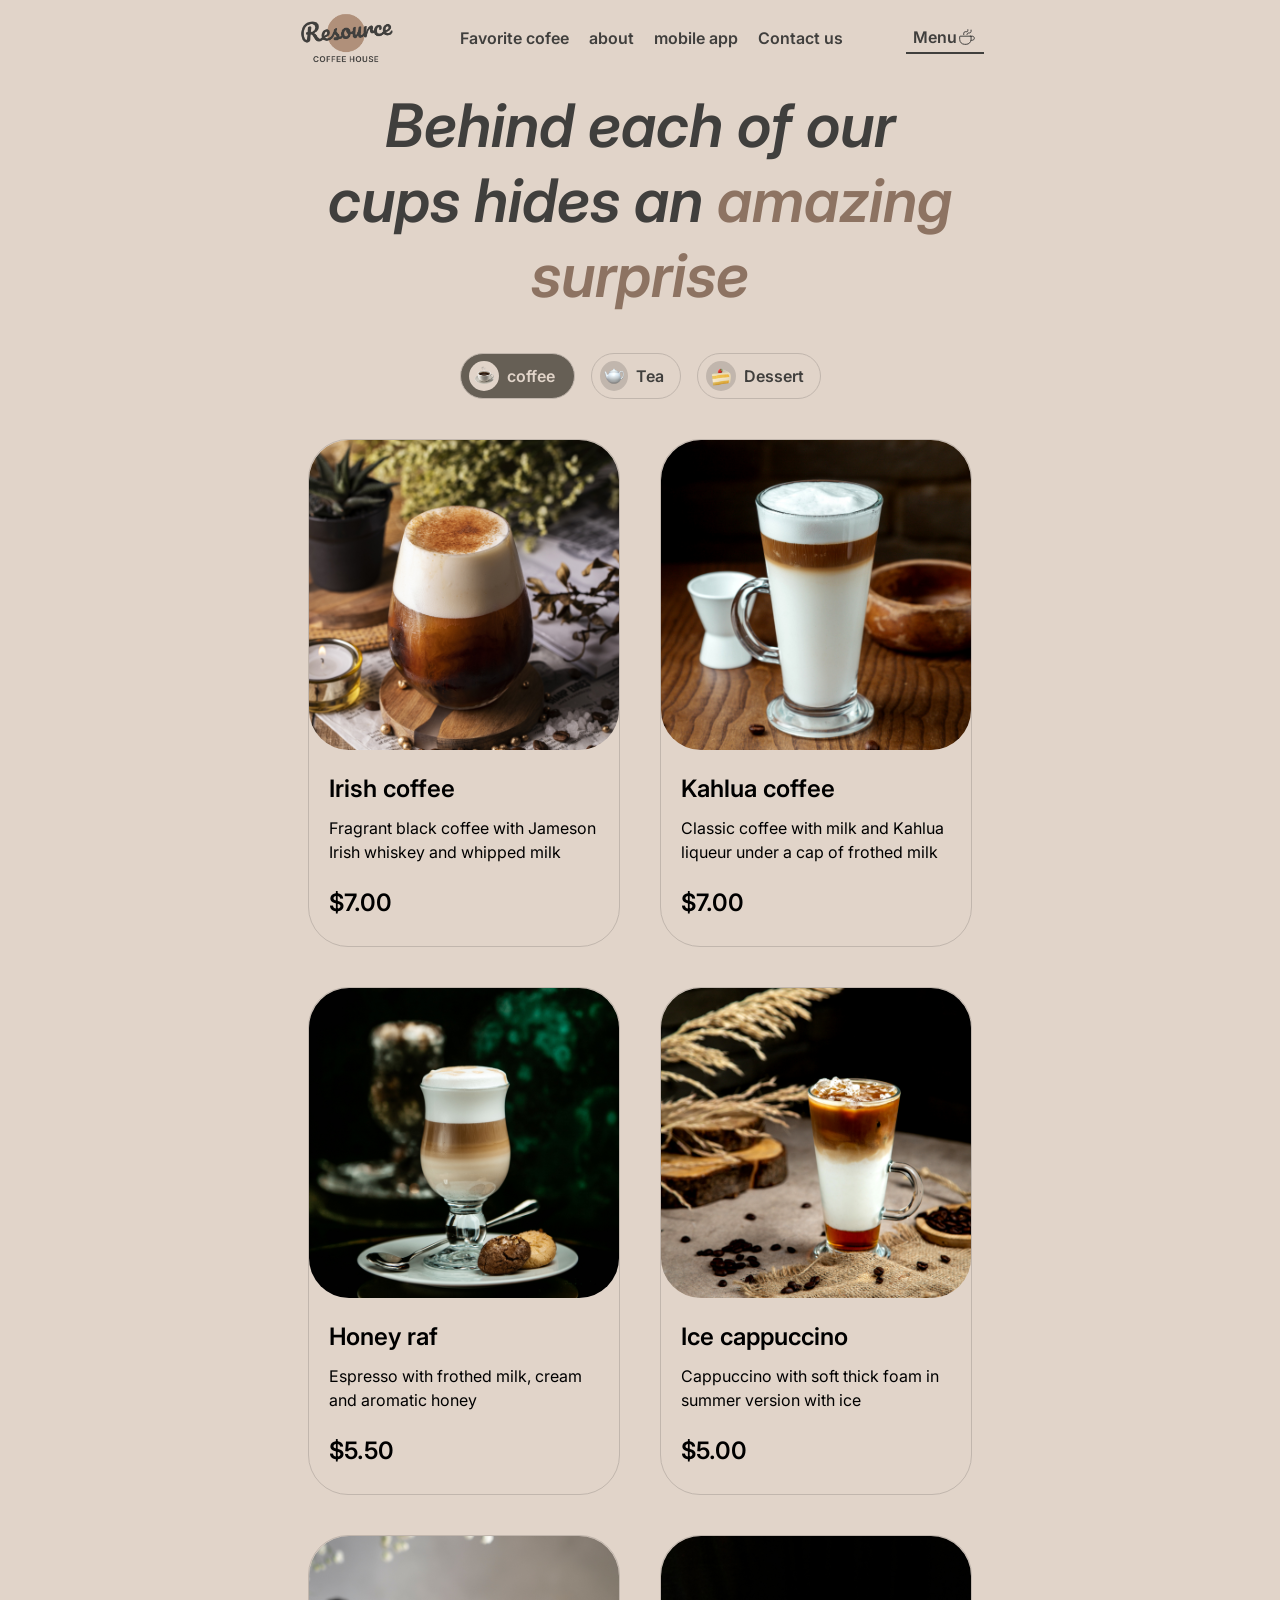
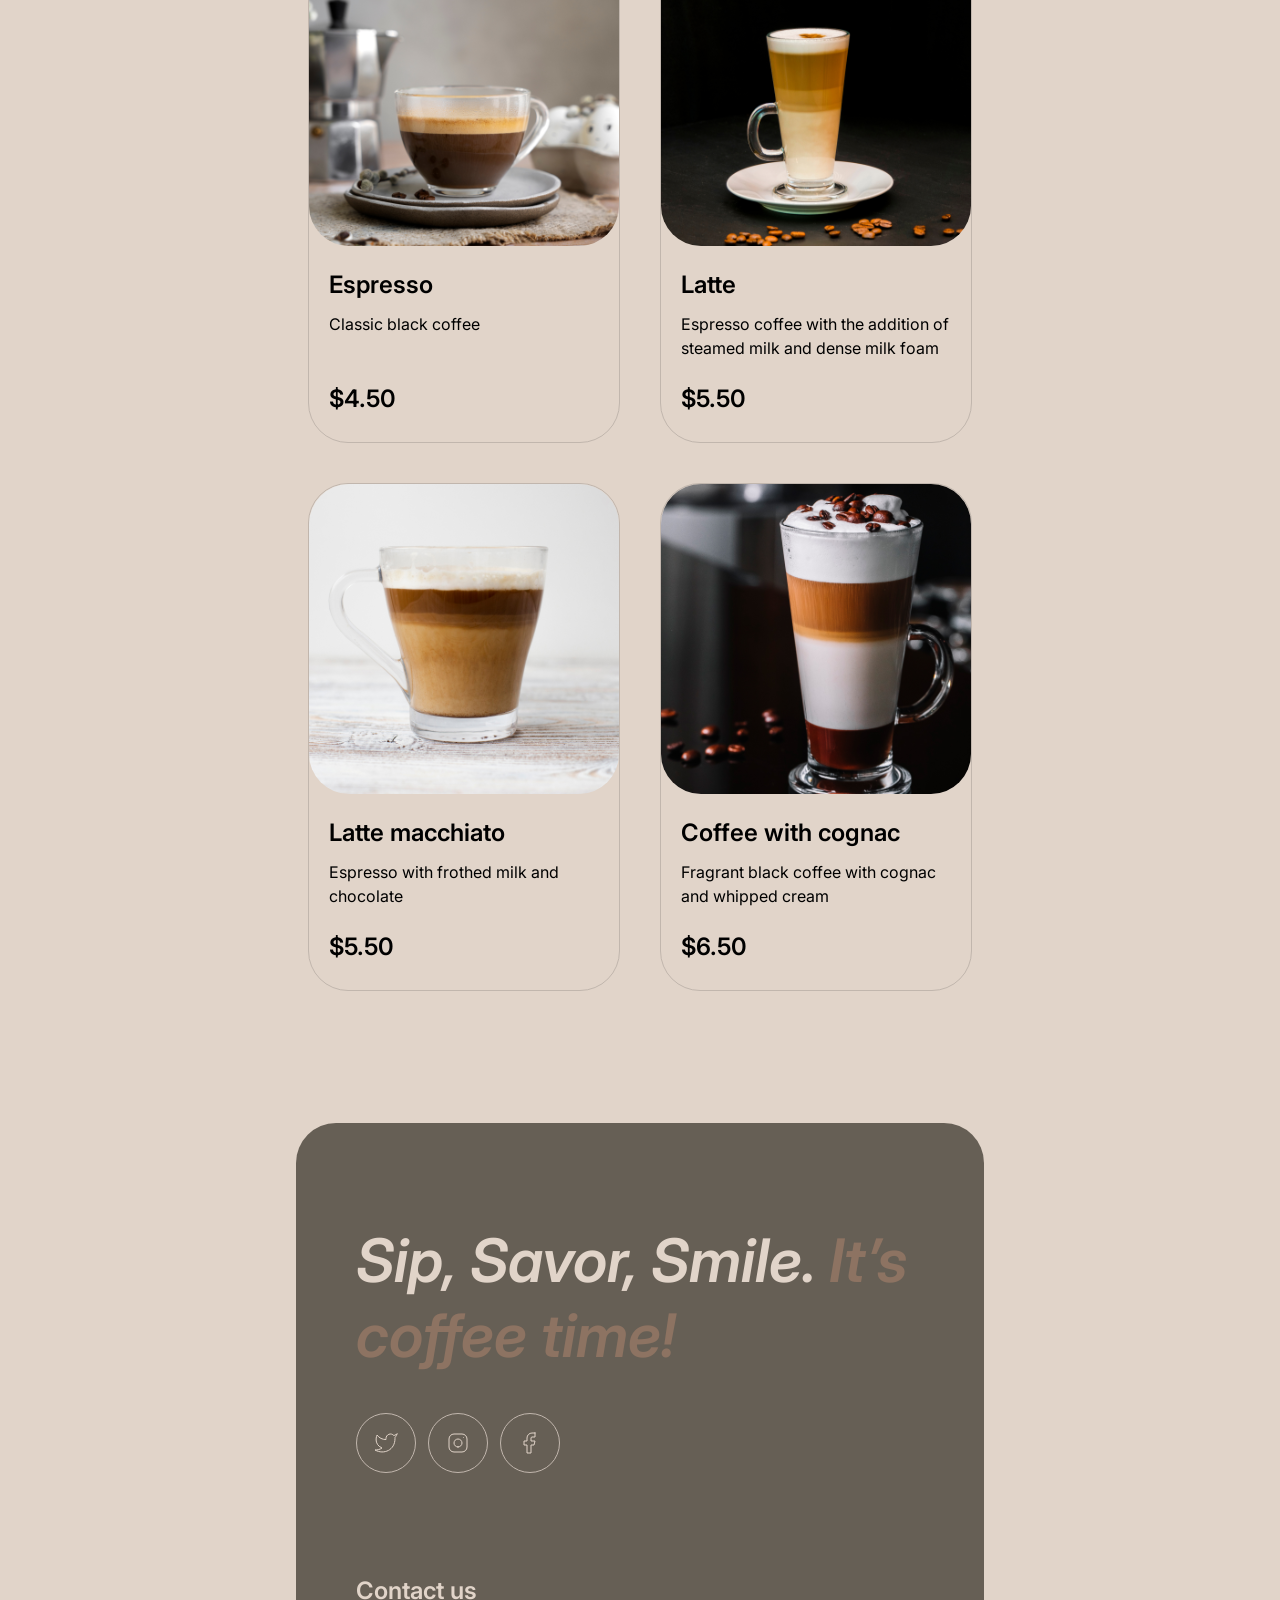
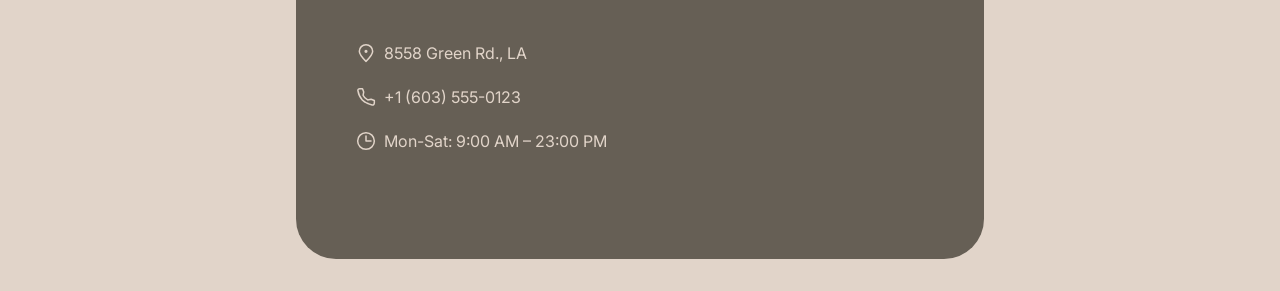
==== commit 439750e5: "fix: fixed about favicon and favicon logo" ====
--- a/menu.html
+++ b/menu.html
@@ -4,6 +4,7 @@
     <meta charset="UTF-8" />
     <meta name="viewport" content="width=device-width, initial-scale=1.0" />
     <title>Document</title>
+    <link rel="icon" type="img/svg" href="./logosekme.svg" />
     <link rel="stylesheet" href="index.css" />
     <link
       href="https://fonts.googleapis.com/css2?family=Inter:wght@400;500;700&display=swap"
--- a/index.css
+++ b/index.css
@@ -163,8 +163,12 @@
   font-weight: bold;
 }
 .iconlaralbayim {
+  display: none;
   width: 20px;
   height: 20px;
+}
+.butonundur:hover .iconlaralbayim {
+  display: flex;
 }
 .enustlogo {
   width: 100px;
@@ -431,11 +435,13 @@
   height: 506px;
   border-radius: 40px;
   border: 1px solid #c1b6ad;
+  cursor: pointer;
 }
 .previewimage {
   border-radius: 40px;
   width: 310px;
   height: 310px;
+  cursor: pointer;
 }
 .description {
   width: 310px;
@@ -1453,11 +1459,13 @@
     height: 506px;
     border-radius: 40px;
     border: 1px solid #c1b6ad;
+    cursor: pointer;
   }
   .previewimage {
     border-radius: 40px;
     width: 310px;
     height: 310px;
+    cursor: pointer;
   }
   .description {
     width: 310px;
@@ -1909,11 +1917,13 @@
     height: 506px;
     border-radius: 40px;
     border: 1px solid #c1b6ad;
+    cursor: pointer;
   }
   .previewimage {
     border-radius: 40px;
     width: 310px;
     height: 310px;
+    cursor: pointer;
   }
   .description {
     width: 310px;
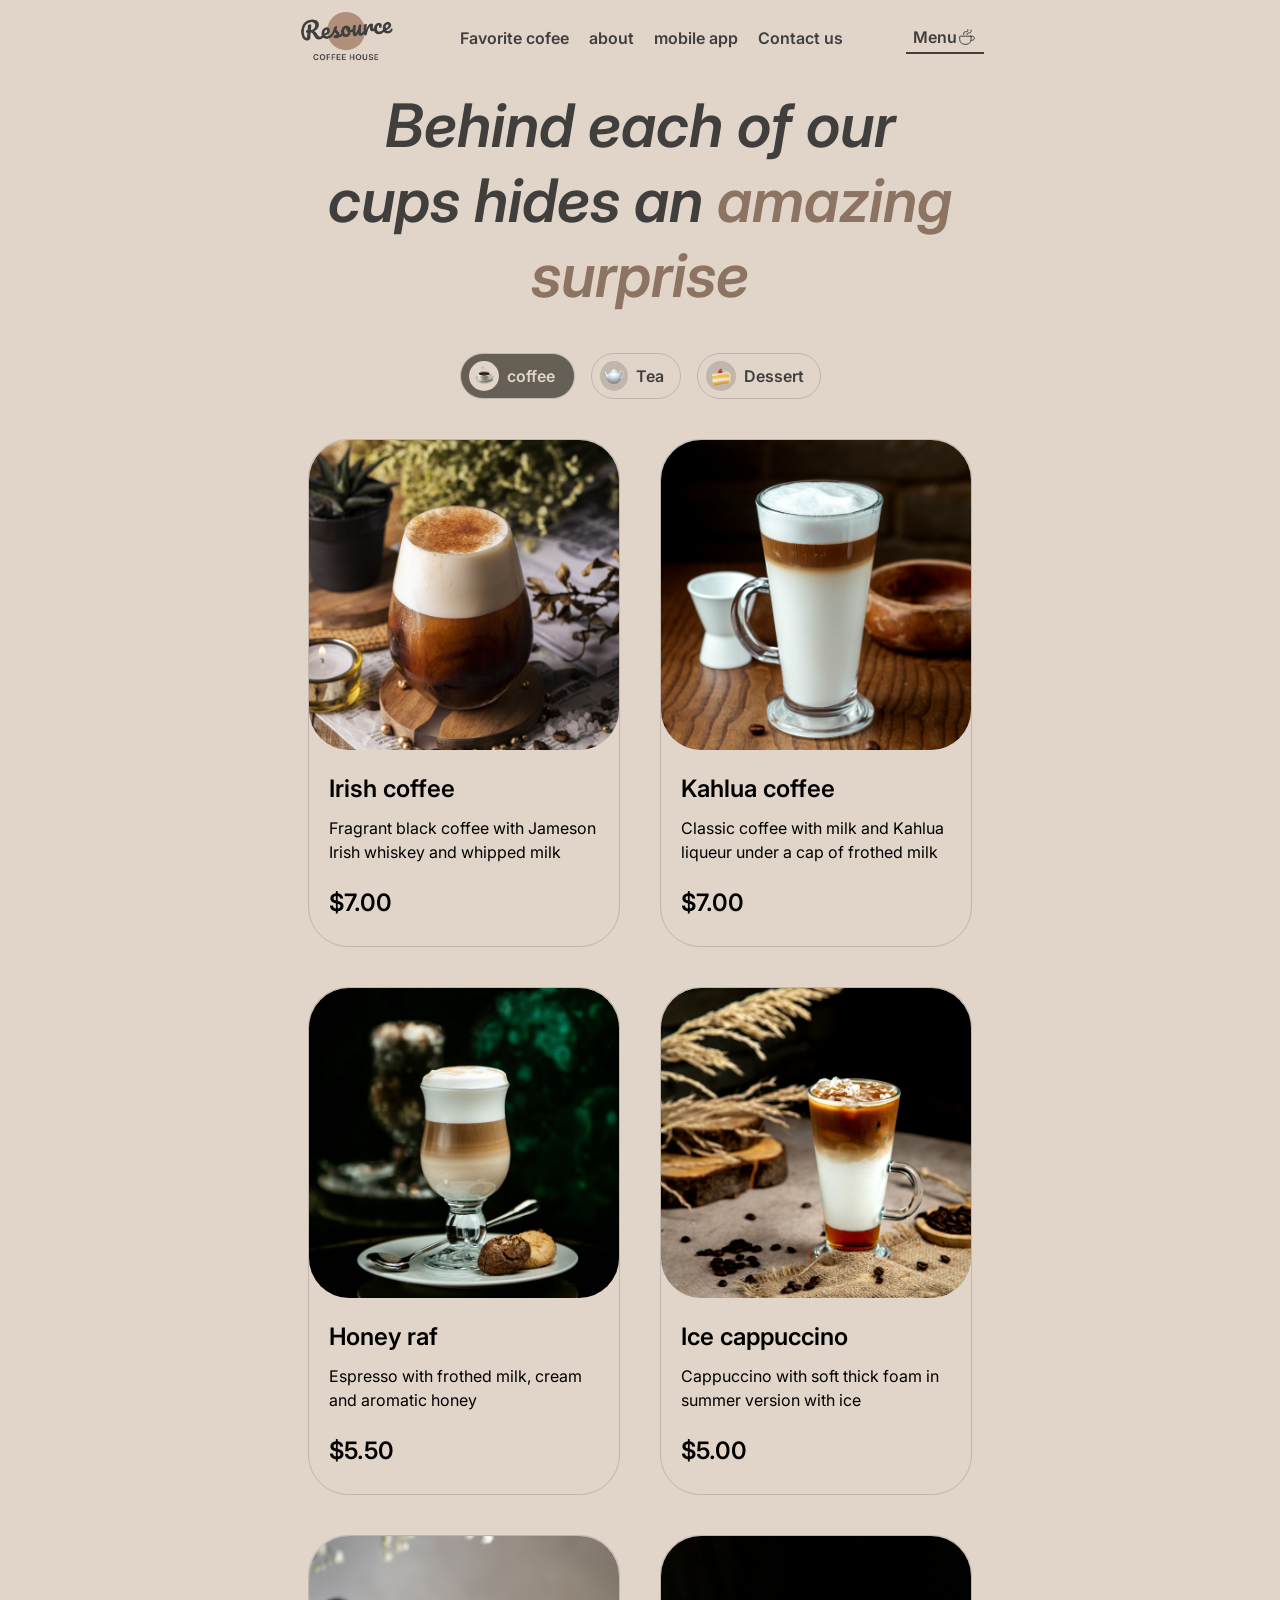
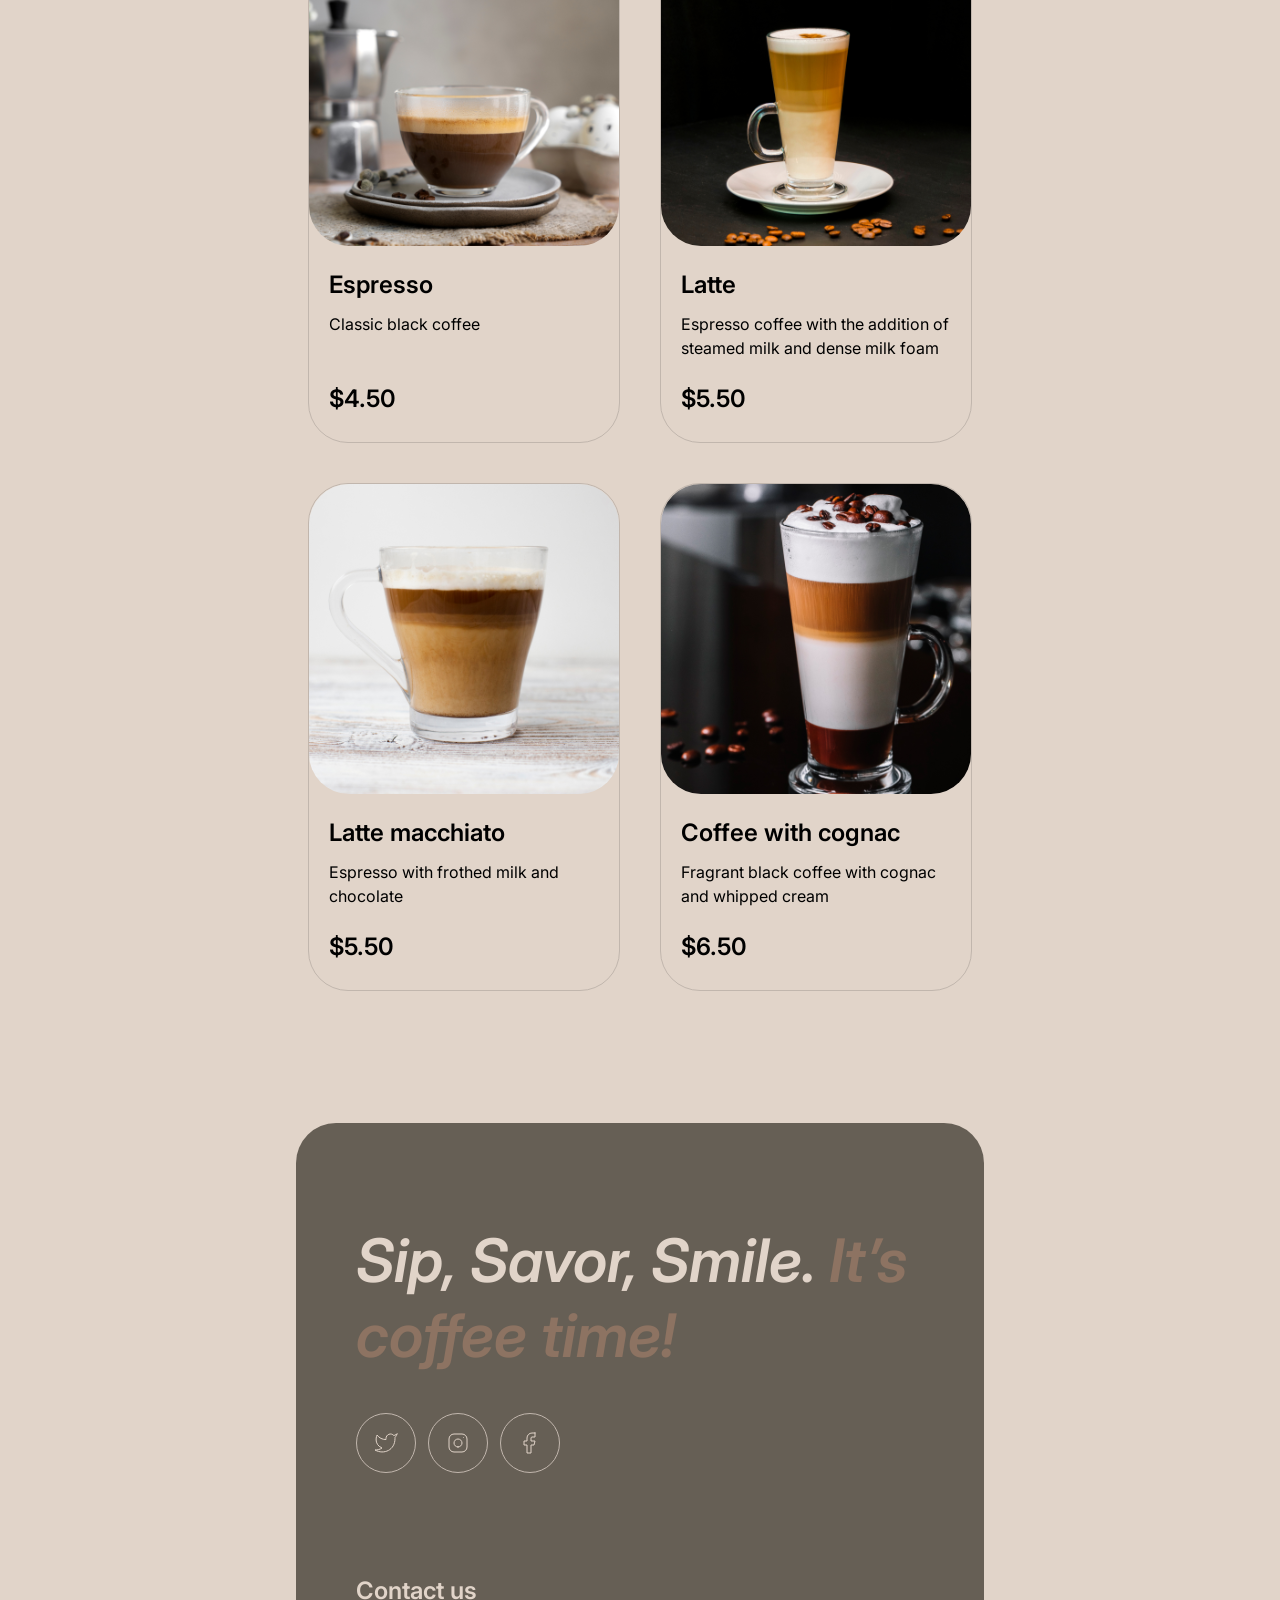
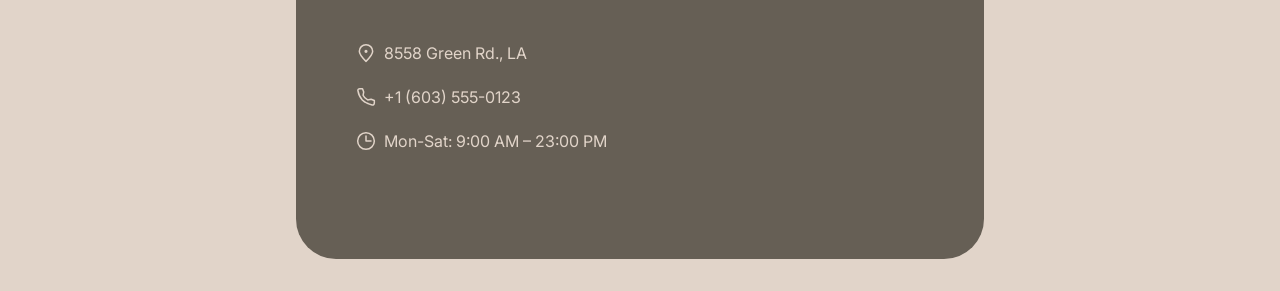
==== commit 407f1843: "fix: menuhtml fixed" ====
--- a/menu.html
+++ b/menu.html
@@ -25,7 +25,7 @@
             <li><a href="#footer">Contact us</a></li>
           </ul>
         </nav>
-        <a class="kose" href="./menu.html">
+        <a class="kose" href="#">
           <div
             style="
               width: 72px;
--- a/index.css
+++ b/index.css
@@ -30,6 +30,7 @@
   justify-content: space-between;
   width: 348px;
   font-size: 16px;
+  align-items: center;
 }
 .logoresmi {
   width: 100px;
@@ -163,13 +164,10 @@
   font-weight: bold;
 }
 .iconlaralbayim {
-  display: none;
   width: 20px;
   height: 20px;
 }
-.butonundur:hover .iconlaralbayim {
-  display: flex;
-}
+
 .enustlogo {
   width: 100px;
   height: 60px;
@@ -1033,6 +1031,15 @@
 }
 @media (min-width: 769px) {
   /* Buradaki stiller hem telefon hem tablet için geçerli olacak */
+  .iconlaralbayim {
+    display: none;
+    width: 20px;
+    height: 20px;
+  }
+  .butonundur:hover .iconlaralbayim {
+    display: flex;
+  }
+
   .reloadbutonu {
     display: none;
   }
@@ -1043,6 +1050,7 @@
     justify-content: space-between;
     width: 688px;
     font-size: 16px;
+    align-items: center;
   }
   .dort {
     display: none;
@@ -1086,6 +1094,10 @@
     list-style-type: none;
     color: #403f3d;
     font-size: 16px;
+  }
+  .extra li:hover {
+    border-bottom: 2px solid #403f3d;
+    padding: 5px 0px;
   }
   .kose {
     display: flex;
@@ -1096,6 +1108,12 @@
     color: #403f3d;
     font-weight: 600;
     font-size: 16px;
+    height: 20px;
+  }
+  .kose:hover {
+    /* uygulamak istediğin stiller */
+    border-bottom: 2px solid #403f3d;
+    padding: 5px 0px;
   }
   .ozel {
     margin-left: 4px;
@@ -2031,5 +2049,6 @@
     justify-content: space-between;
     width: 1360px;
     font-size: 16px;
-  }
-}
+    align-items: center;
+  }
+}
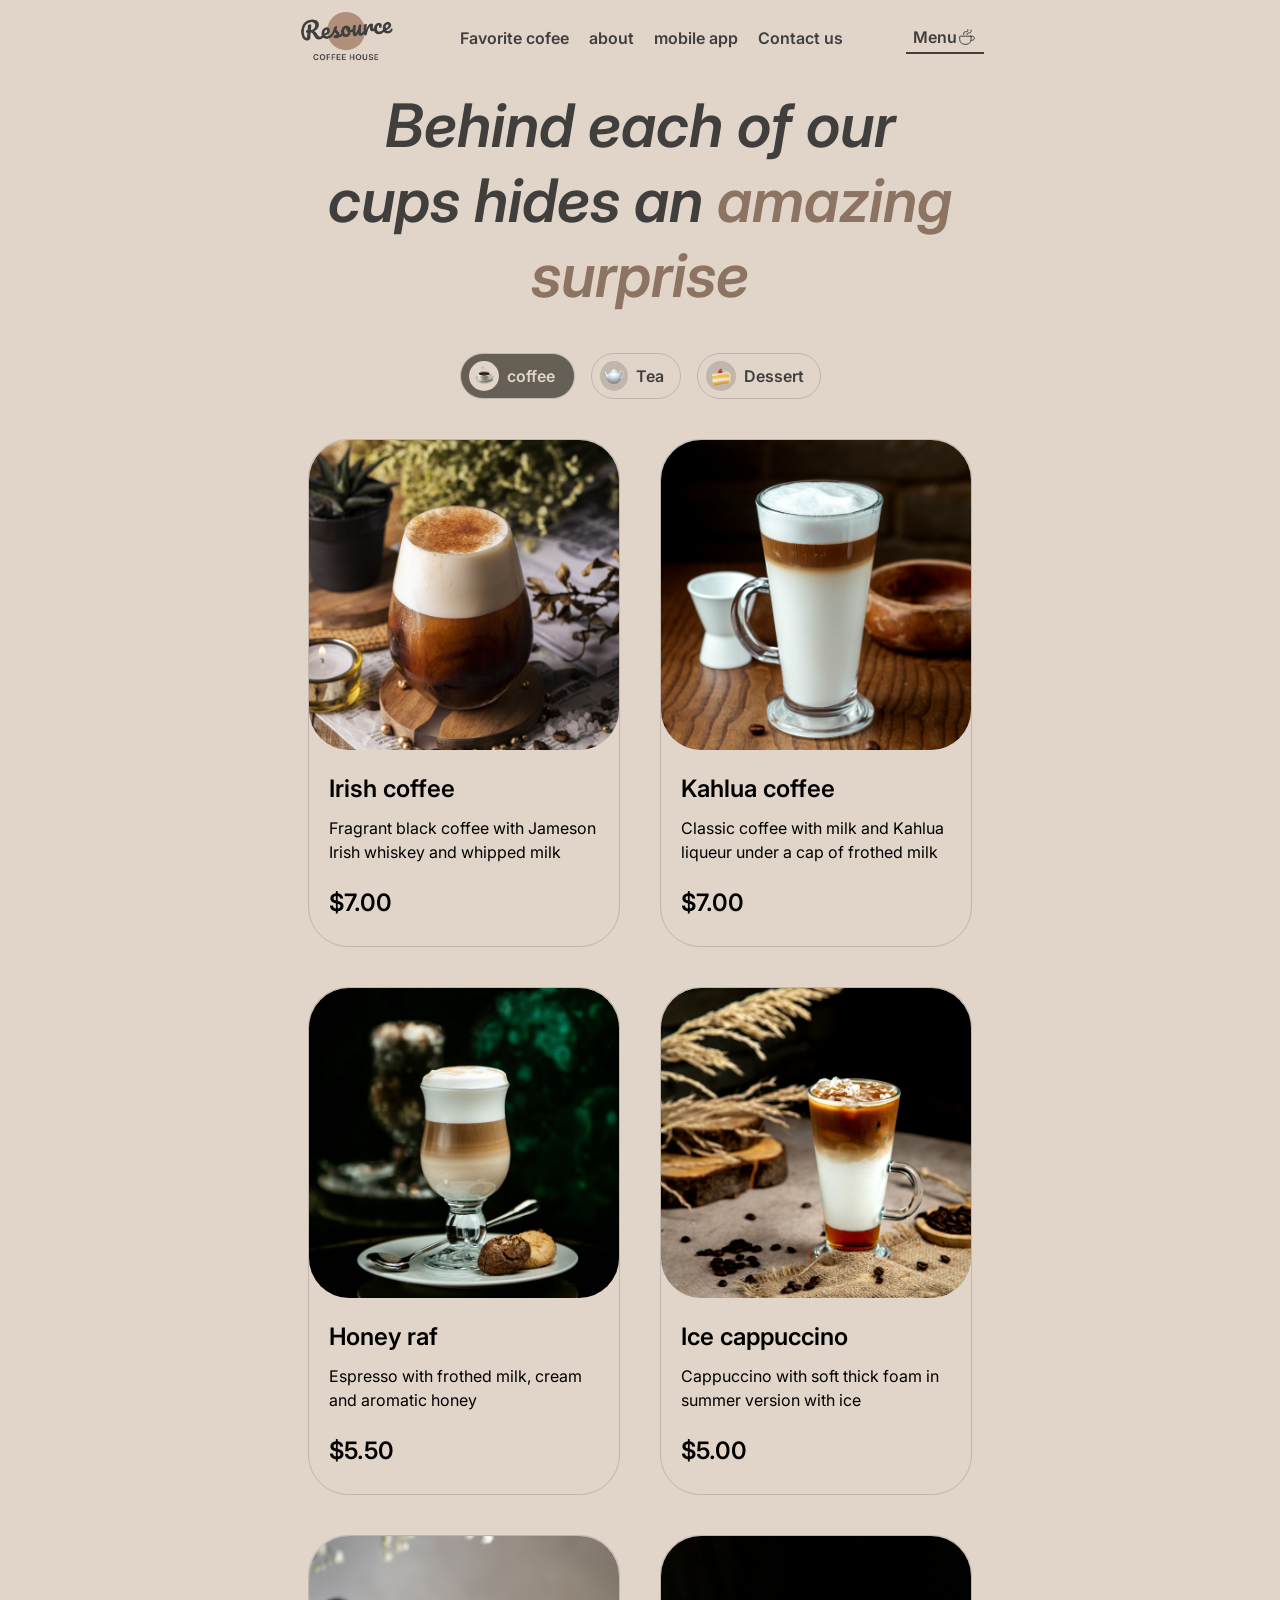
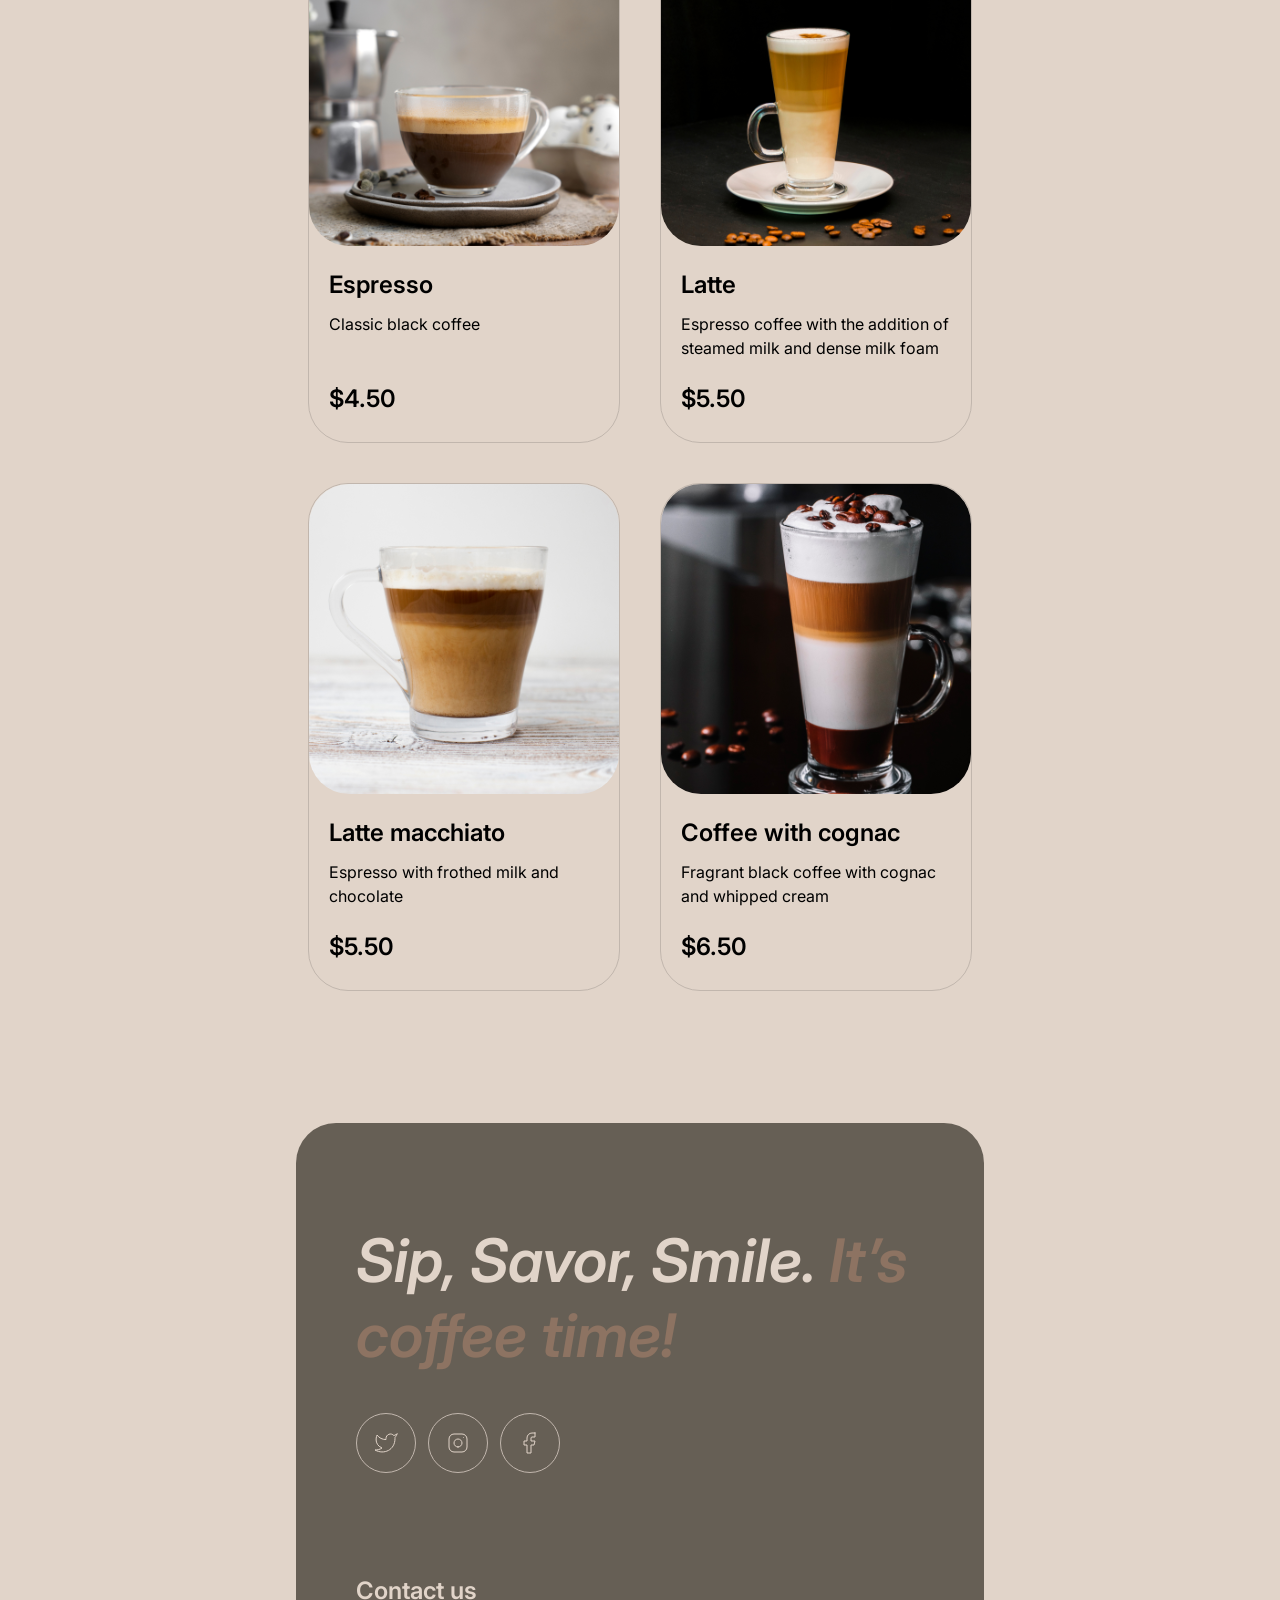
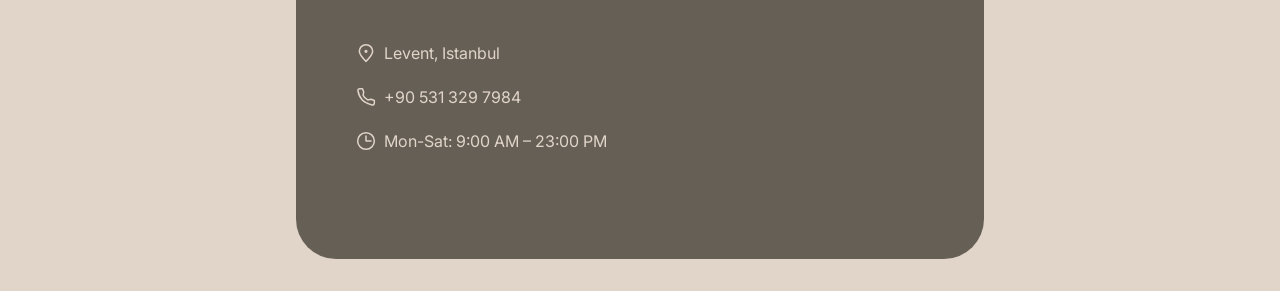
==== commit 25ce8661: "fix: changed footer.html of menu" ====
--- a/menu.html
+++ b/menu.html
@@ -223,16 +223,21 @@
         <div class="contacts-info">
           <span class="contacts-info-yazi">Contact us</span>
           <div class="contacts-info-street">
-            <div class="contact-info-konum">
-              <img src="./pin-alt.svg" alt="konum" class="contact-icon" />
-              <span class="contact-info-yazi-ayari">8558 Green Rd., LA</span>
-            </div>
-            <div style="width: 175px; height: 28px; display: flex; gap: 8px">
-              <img src="./phone.svg" alt="konum" class="contact-icon" />
-              <span class="contact-info-yazi-ayari">+1 (603) 555-0123</span>
-            </div>
+            <a
+              class="contact-info-konum"
+              href="https://www.google.com/maps/place/Levent,+34330+Be%C5%9Fikta%C5%9F%2F%C4%B0stanbul/@41.082451,29.0057013,15z/data=!3m1!4b1!4m6!3m5!1s0x14cab66eb1aaff27:0x306025824b2de11e!8m2!3d41.0818288!4d29.0183512!16zL20vMGJ0MzA5?entry=ttu&g_ep=EgoyMDI1MTAwOC4wIKXMDSoASAFQAw%3D%3D"
+              target="_blank"
+              rel="noopener noreferrer"
+            >
+              <img src="pin-alt.svg" alt="konum" class="contact-icon" />
+              <span class="contact-info-yazi-ayari">Levent, Istanbul</span>
+            </a>
+            <a class="contact-telefonlan" href="tel:+905313297984">
+              <img src="phone.svg" alt="konum" class="contact-icon" />
+              <span class="contact-info-yazi-ayari">+90 531 329 7984</span>
+            </a>
             <div style="width: 268px; height: 28px; display: flex; gap: 8px">
-              <img src="./clock.svg" alt="konum" class="contact-icon" />
+              <img src="clock.svg" alt="konum" class="contact-icon" />
               <span class="contact-info-yazi-ayari"
                 >Mon-Sat: 9:00 AM – 23:00 PM</span
               >
--- a/index.css
+++ b/index.css
@@ -1484,6 +1484,13 @@
     width: 310px;
     height: 310px;
     cursor: pointer;
+    object-fit: cover;
+    transform-origin: center center;
+    transition: transform 0.8s ease;
+    transform: scale(1);
+  }
+  .previewimage:hover {
+    transform: scale(0.95);
   }
   .description {
     width: 310px;
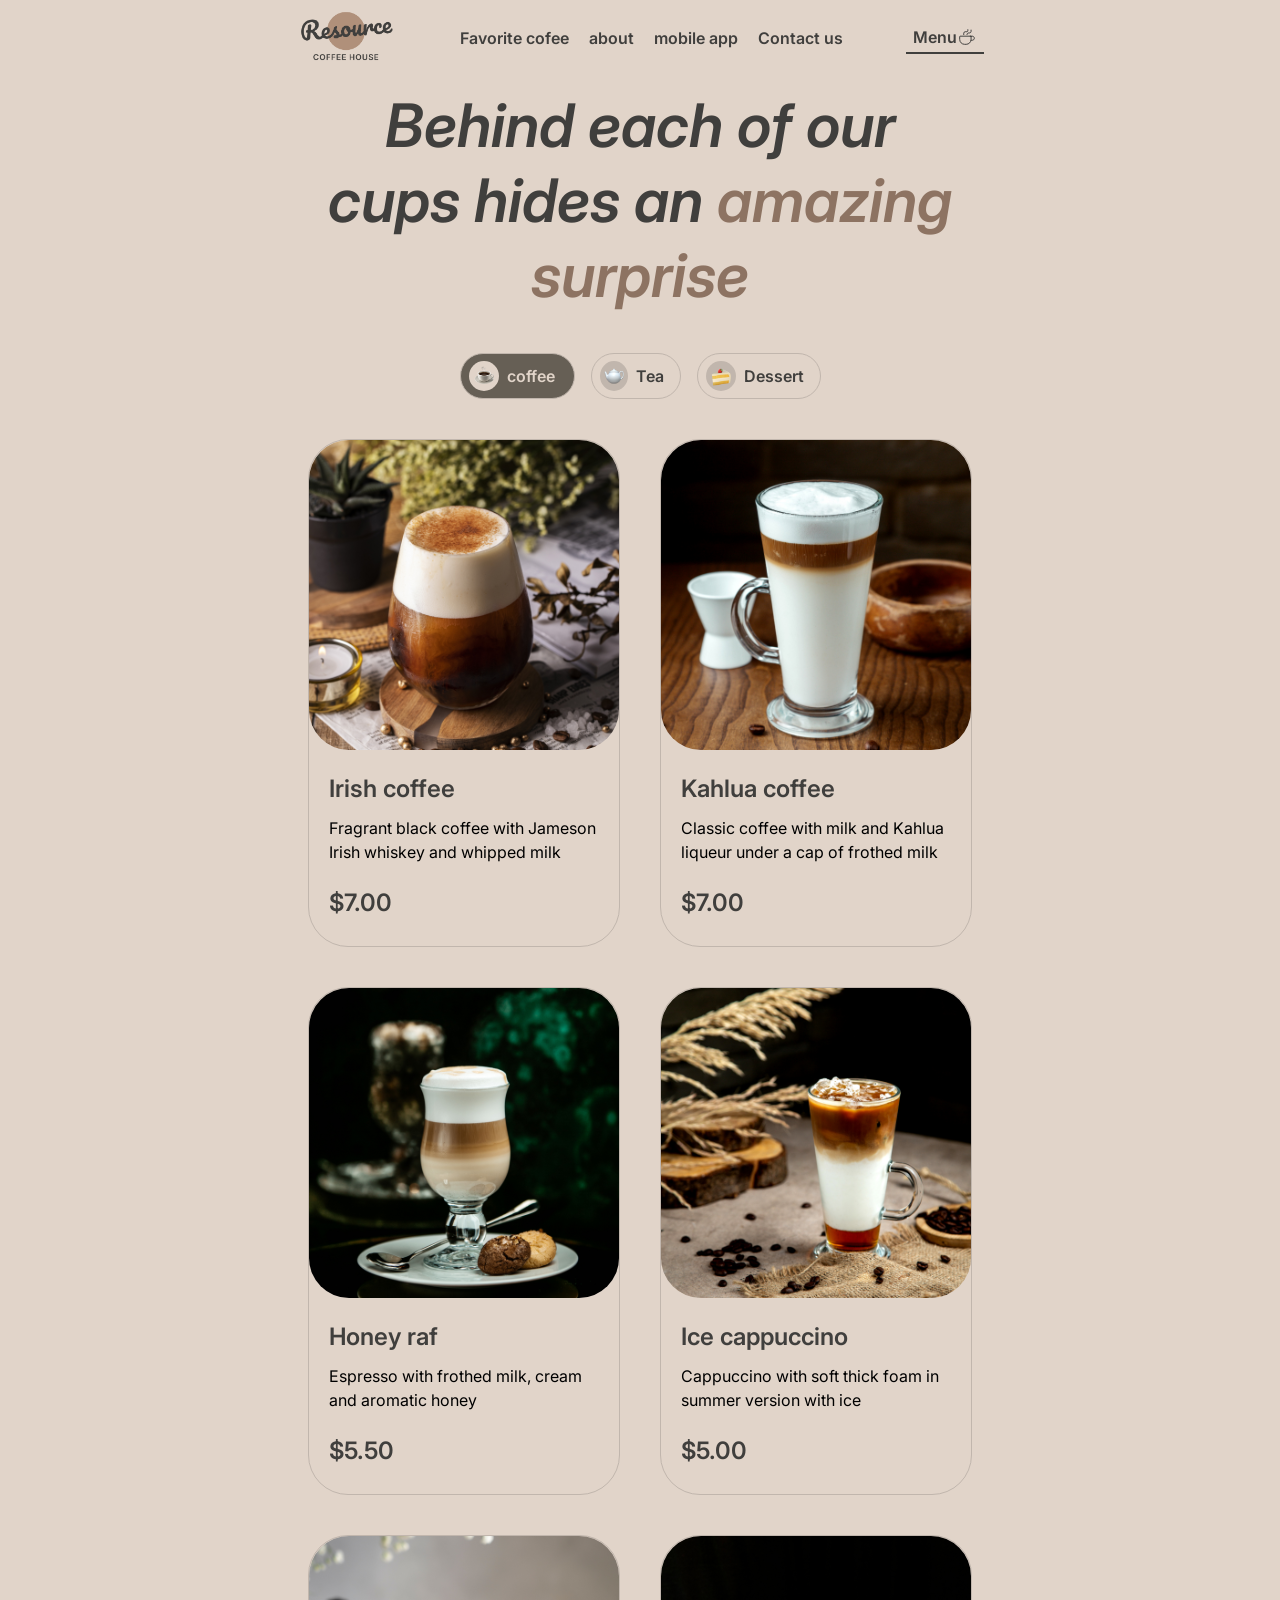
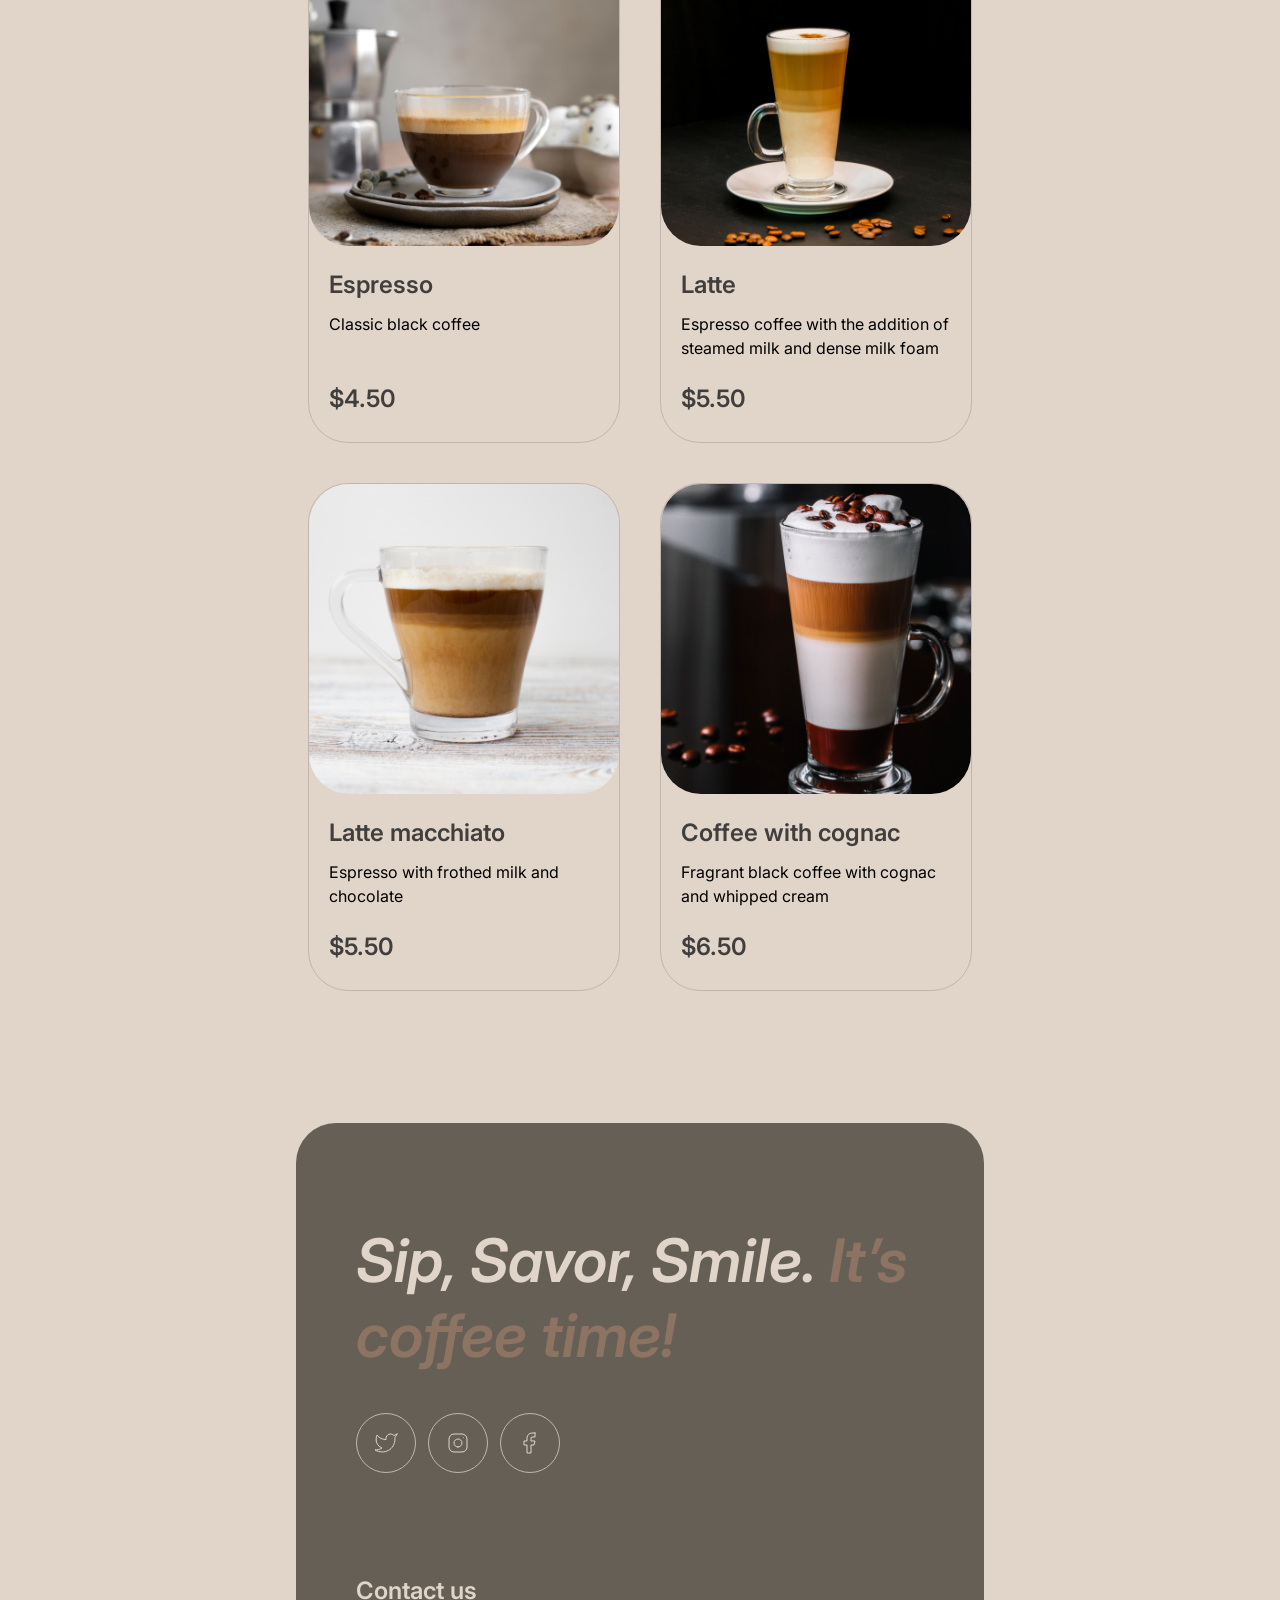
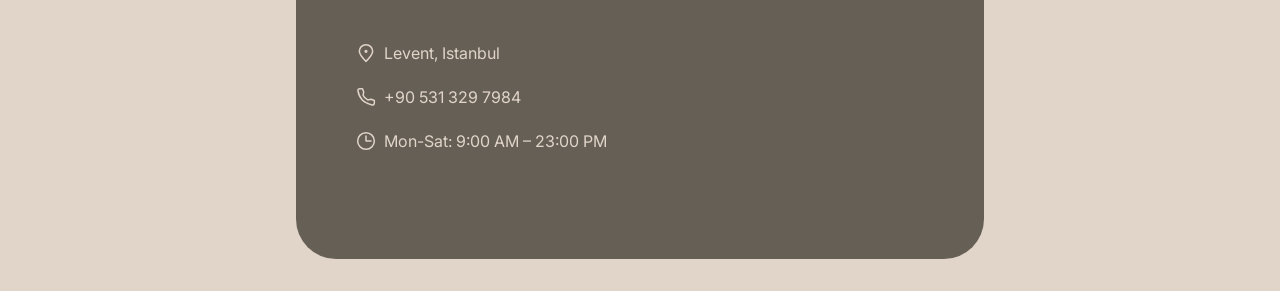
==== commit 680c25a8: "fix: load more button" ====
--- a/menu.html
+++ b/menu.html
@@ -113,7 +113,7 @@
             </div>
           </div>
           <div class="menu-products"></div>
-          <button class="reloadbutonu">
+          <button class="reloadbutonu" id="reloadbutonu">
             <img
               src="./refresh.svg"
               alt="refresh"
--- a/index.css
+++ b/index.css
@@ -405,10 +405,7 @@
   text-decoration: none;
   color: #e1d4c9;
 }
-.contact-info-konum:hover {
-  border-bottom: 1px solid #e1d4c9;
-  cursor: pointer;
-}
+
 .contact-icon {
   width: 20px;
   height: 20px;
@@ -459,6 +456,7 @@
   font-weight: 600;
   font-size: 24px;
   line-height: 125%;
+  color: #403f3d;
 }
 .smalltitle {
   font-size: 16px;
@@ -470,6 +468,7 @@
   font-size: 24px;
   font-weight: 600;
   line-height: 125%;
+  color: #403f3d;
 }
 
 .menu-container {
@@ -1025,12 +1024,48 @@
   border: 1px solid #665f55;
   background-color: #e1d4c9;
   cursor: pointer;
+  color: #403f3d;
+}
+.kapatmatusu:hover {
+  background-color: #665f55;
+  color: #e1d4c9;
 }
 .real-description {
   font-size: 16px;
 }
 @media (min-width: 769px) {
   /* Buradaki stiller hem telefon hem tablet için geçerli olacak */
+
+  .coffee-container:hover {
+    background-color: #665f55;
+  }
+  .coffee-container:hover .coffee-round {
+    background-color: #e1d4c9;
+  }
+  .coffee-container:hover .coffee-text {
+    color: #e1d4c9;
+  }
+
+  .tea-container:hover {
+    background-color: #665f55;
+  }
+  .tea-container:hover .tea-round {
+    background-color: #e1d4c9;
+  }
+  .tea-container:hover .tea-text {
+    color: #e1d4c9;
+  }
+
+  .dessert-container:hover {
+    background-color: #665f55;
+  }
+  .dessert-container:hover .dessert-round {
+    background-color: #e1d4c9;
+  }
+  .dessert-container:hover .dessert-text {
+    color: #e1d4c9;
+  }
+
   .iconlaralbayim {
     display: none;
     width: 20px;
@@ -1418,6 +1453,7 @@
   }
   .contact-info-konum:hover {
     border-bottom: 1px solid #e1d4c9;
+    cursor: pointer;
   }
   .contact-icon {
     width: 20px;
@@ -1510,6 +1546,7 @@
     font-weight: 600;
     font-size: 24px;
     line-height: 125%;
+    color: #403f3d;
   }
   .smalltitle {
     font-size: 16px;
@@ -1521,6 +1558,7 @@
     font-size: 24px;
     font-weight: 600;
     line-height: 125%;
+    color: #403f3d;
   }
 
   .modal {
@@ -1968,6 +2006,7 @@
     font-weight: 600;
     font-size: 24px;
     line-height: 125%;
+    color: #403f3d;
   }
   .smalltitle {
     font-size: 16px;
@@ -1979,6 +2018,7 @@
     font-size: 24px;
     font-weight: 600;
     line-height: 125%;
+    color: #403f3d;
   }
 
   .modal {
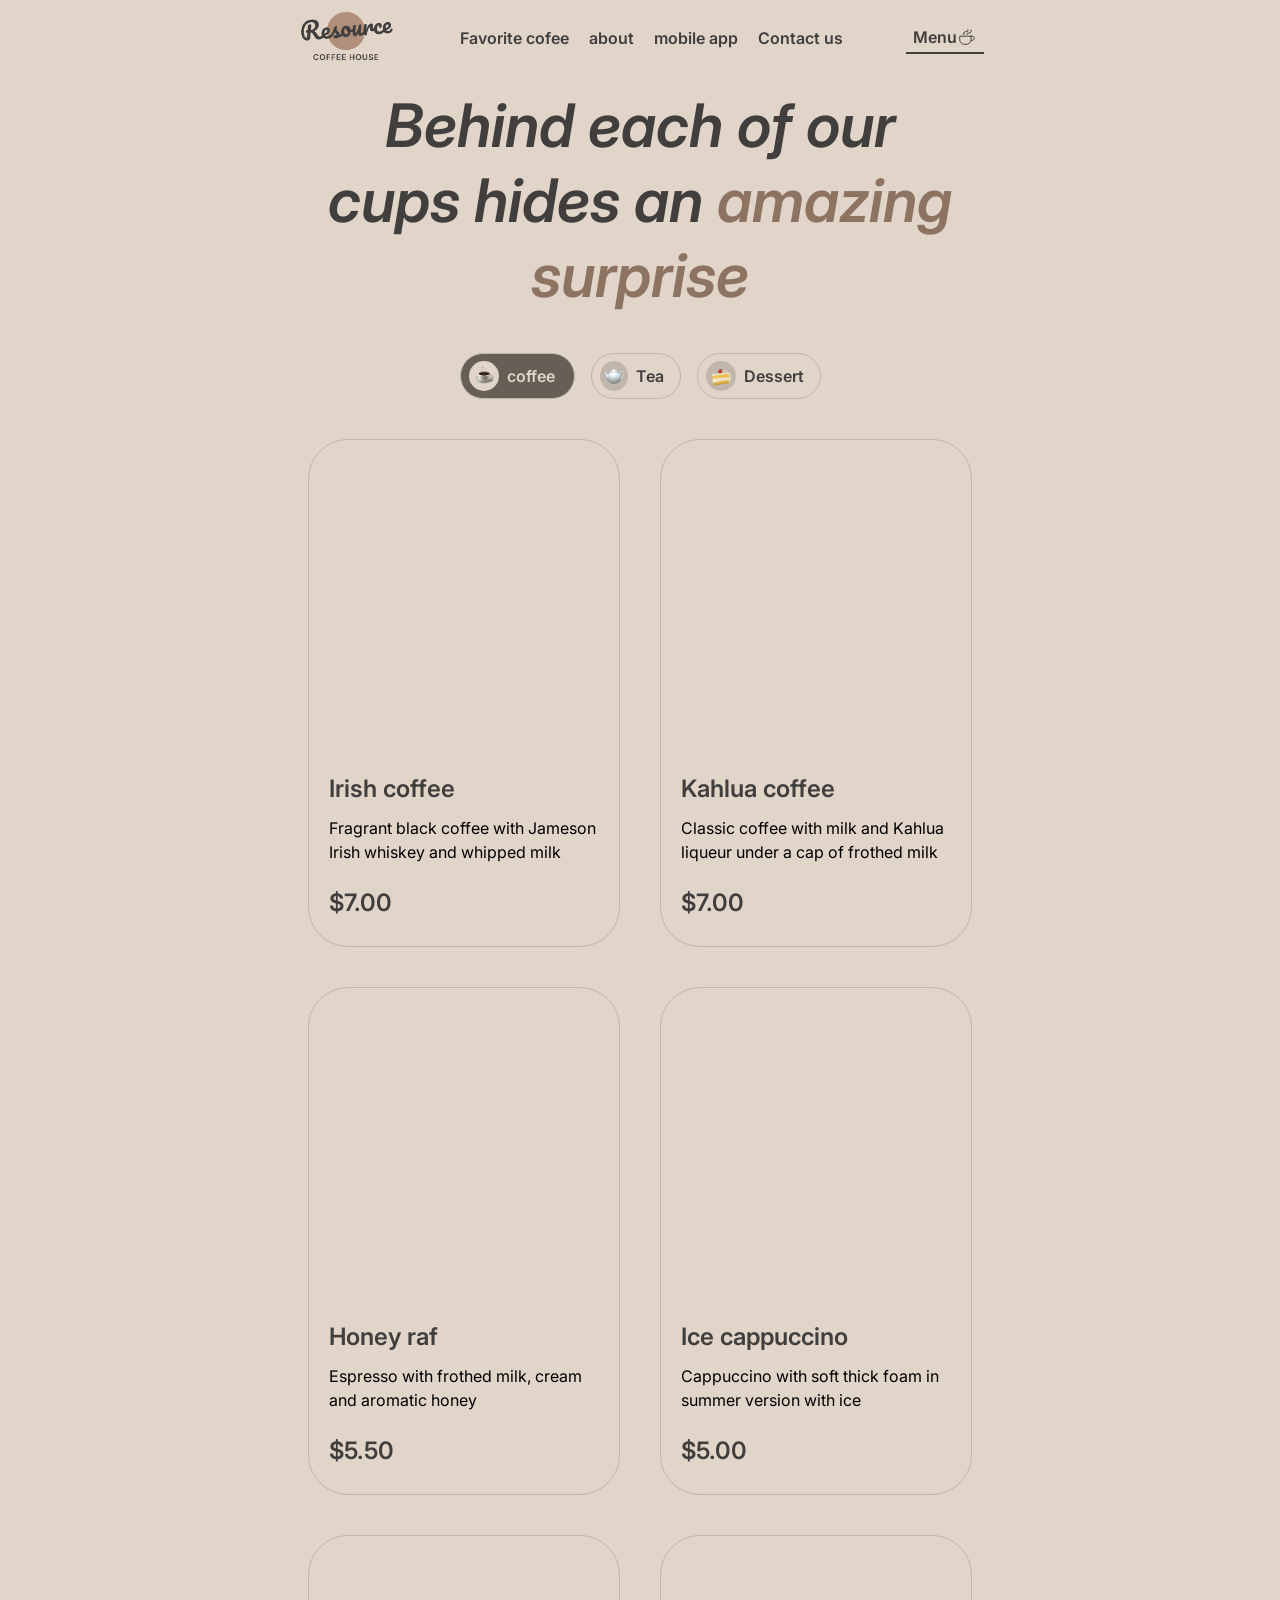
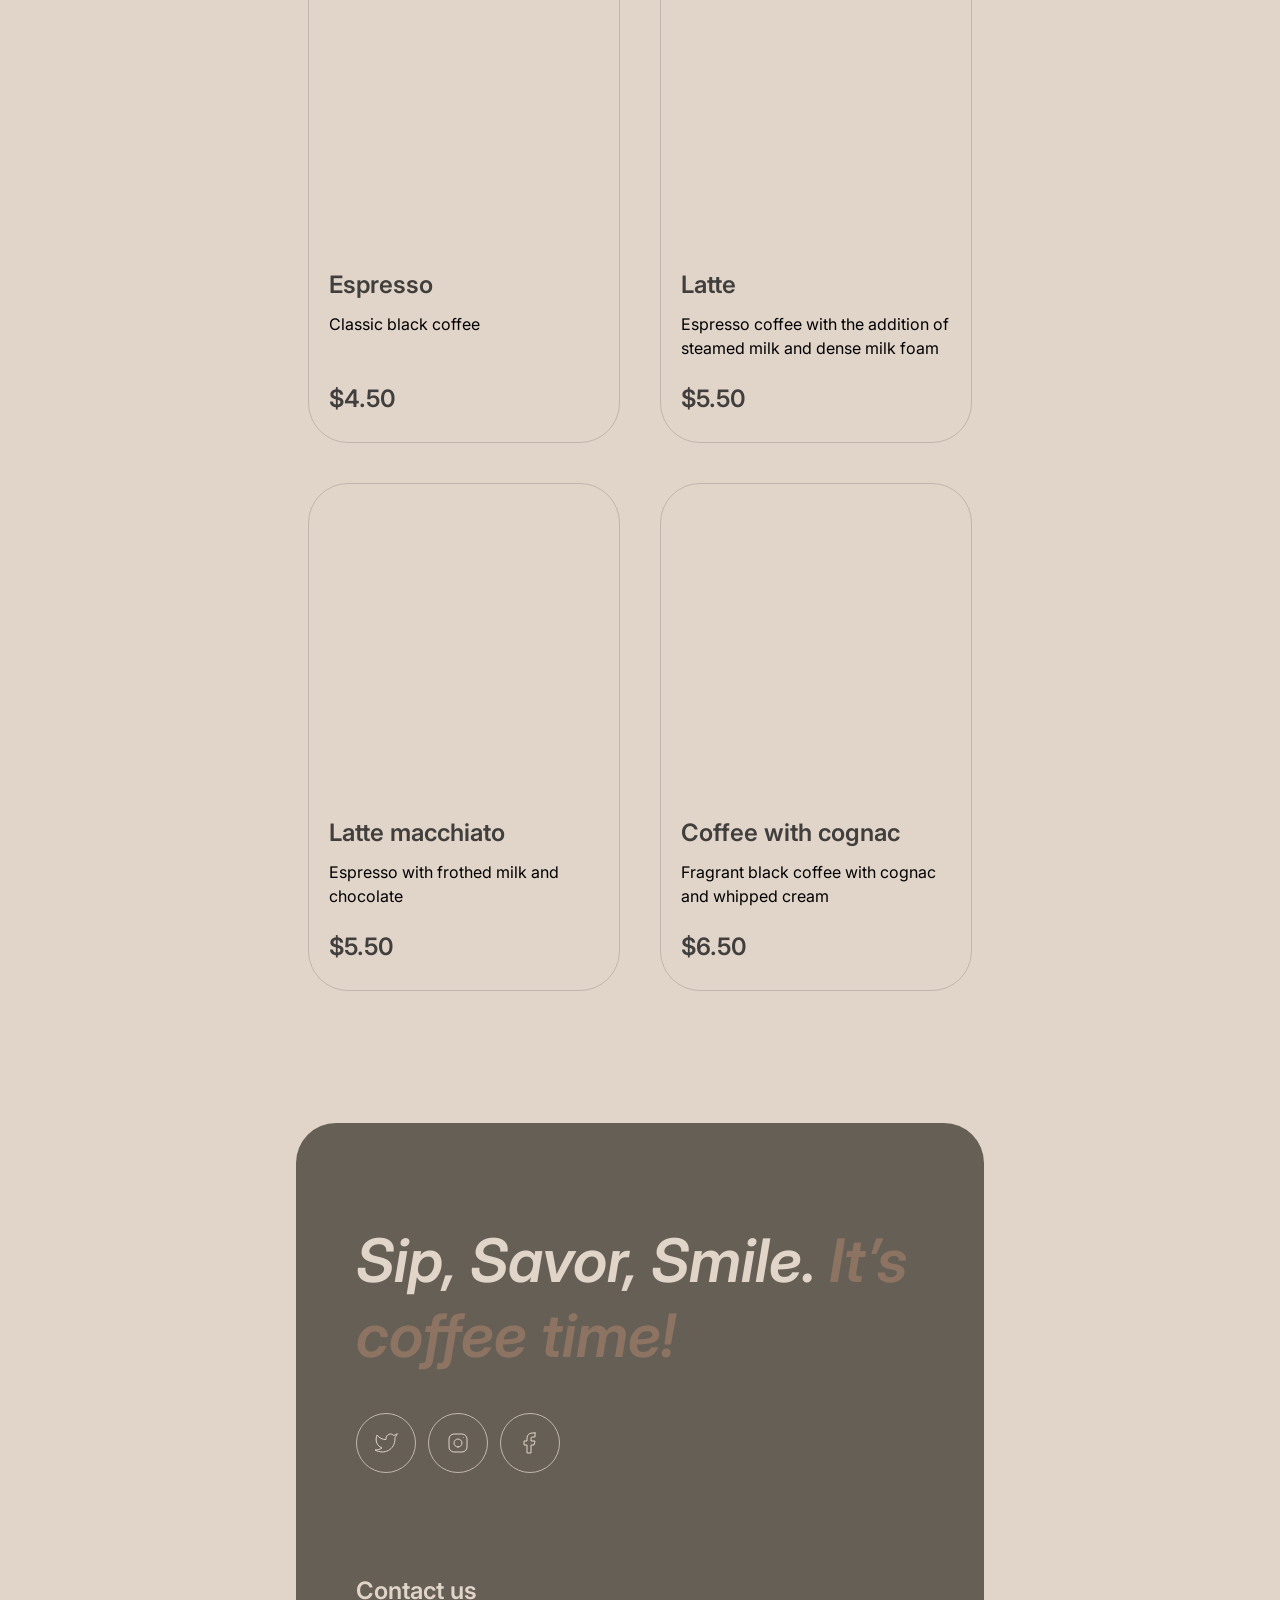
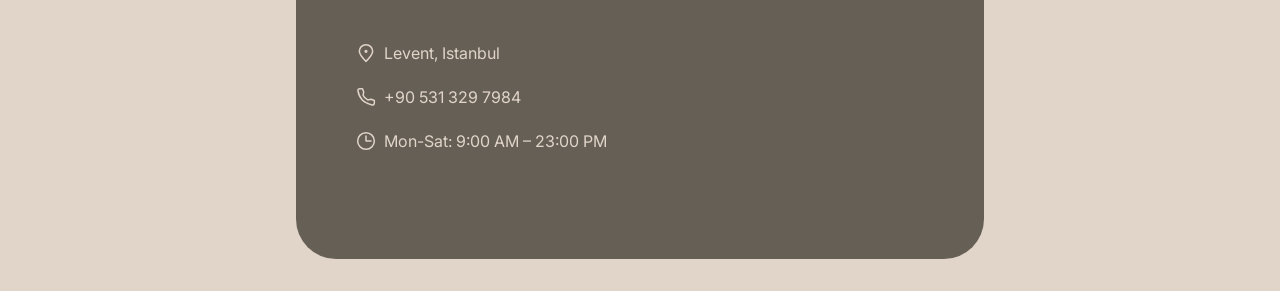
==== commit 7cd16f65: "fix:non interactive" ====
--- a/menu.html
+++ b/menu.html
@@ -25,7 +25,7 @@
             <li><a href="#footer">Contact us</a></li>
           </ul>
         </nav>
-        <a class="kose" href="#">
+        <a class="kose" href="#" style="pointer-events: none">
           <div
             style="
               width: 72px;
@@ -57,7 +57,11 @@
           <li><a href="#mobile-app">mobile app</a></li>
           <li><a href="#footer">Contact us</a></li>
           <li style="border-bottom: 1px solid #403f3d">
-            <a class="moneyismoneylan" href="./menu.html">
+            <a
+              class="moneyismoneylan"
+              href="./menu.html"
+              style="pointer-events: none"
+            >
               <span>Menu</span>
               <img
                 src="./coffee-cup.svg"
--- a/index.css
+++ b/index.css
@@ -1033,7 +1033,7 @@
 .real-description {
   font-size: 16px;
 }
-@media (min-width: 769px) {
+@media (min-width: 768px) {
   /* Buradaki stiller hem telefon hem tablet için geçerli olacak */
 
   .coffee-container:hover {
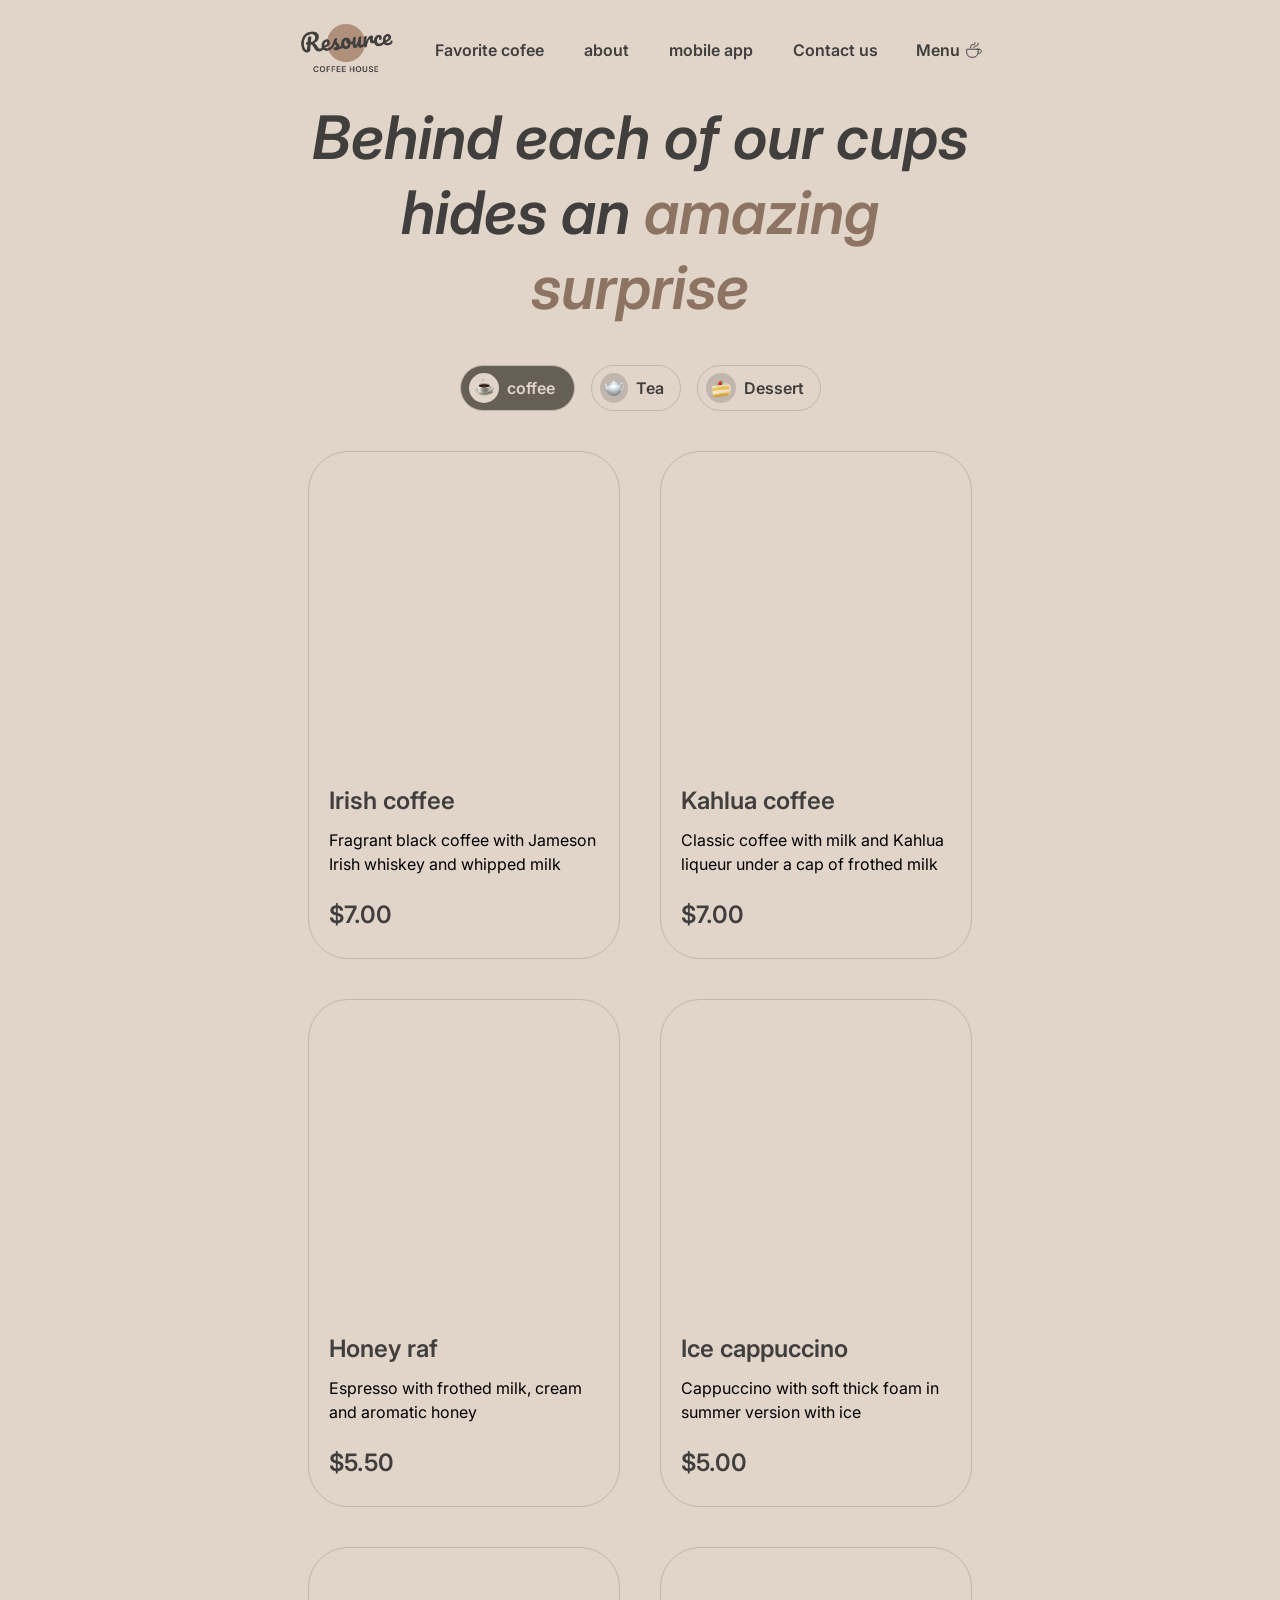
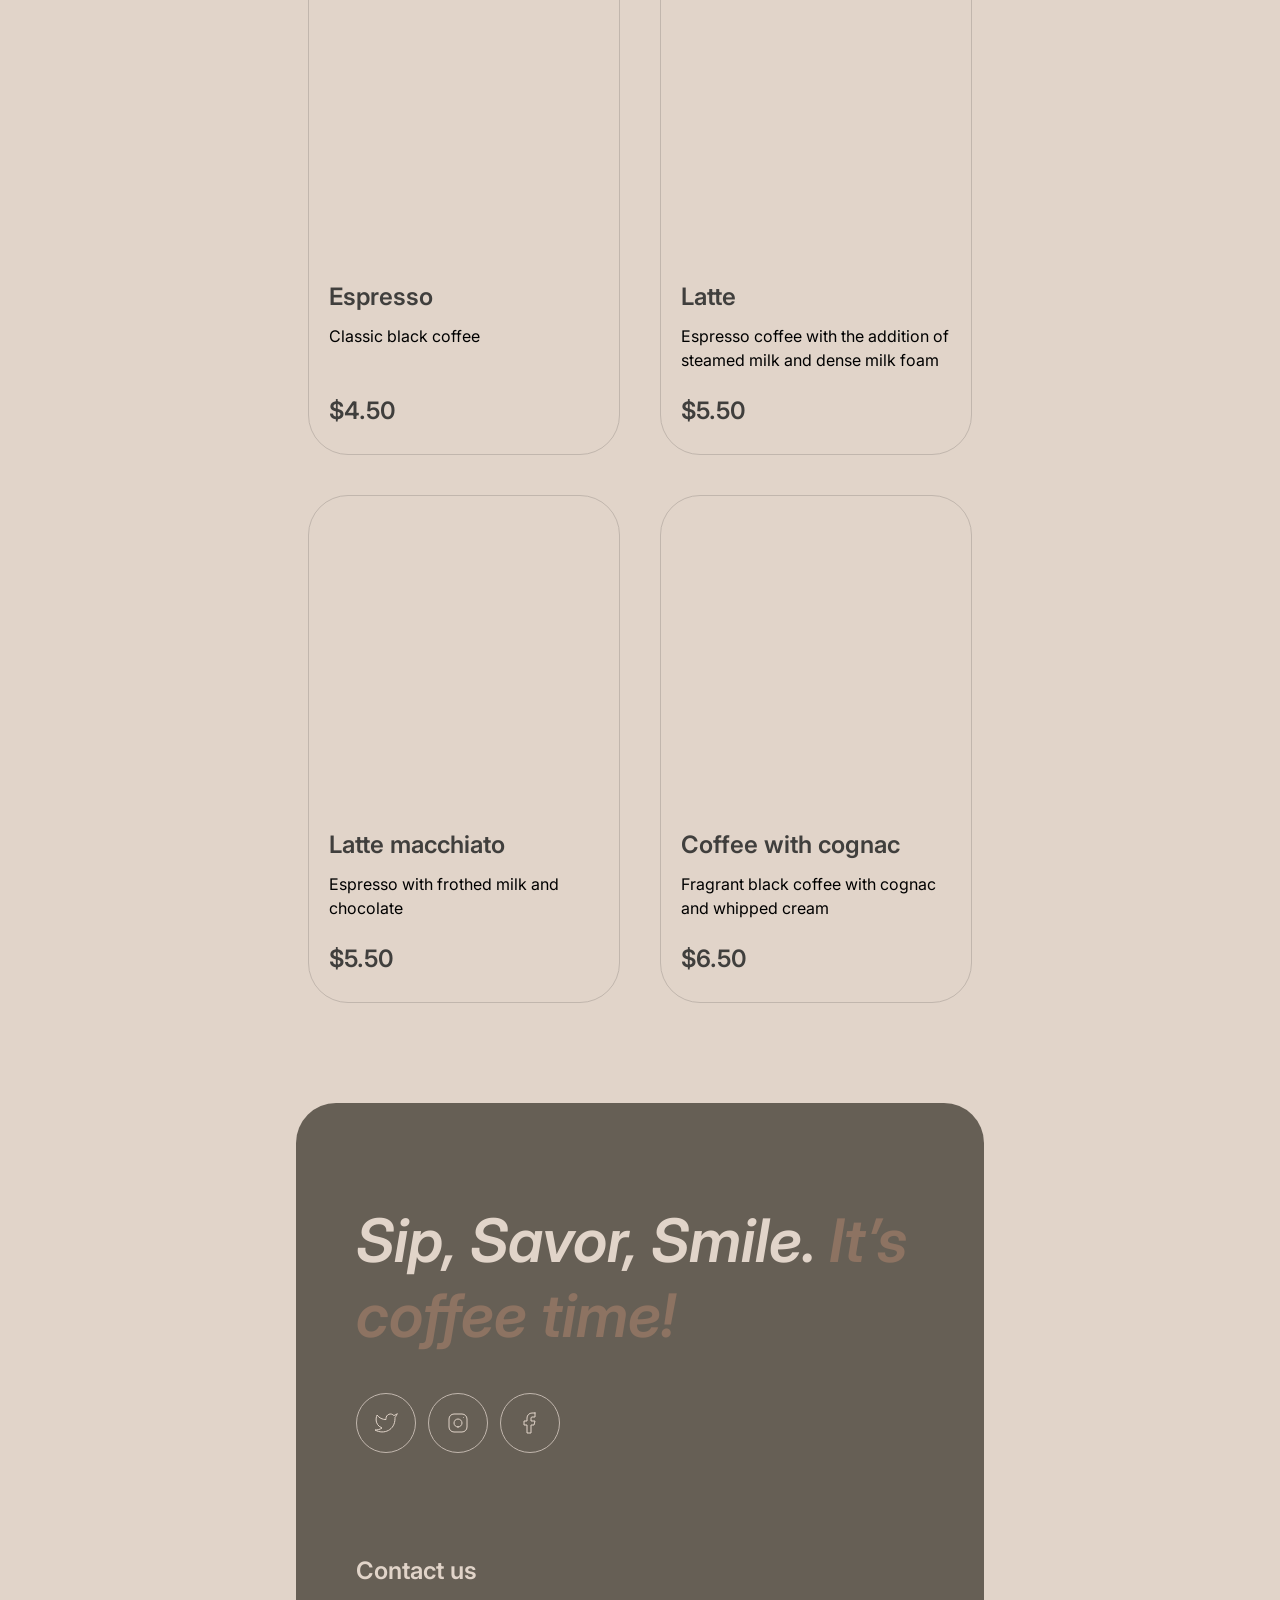
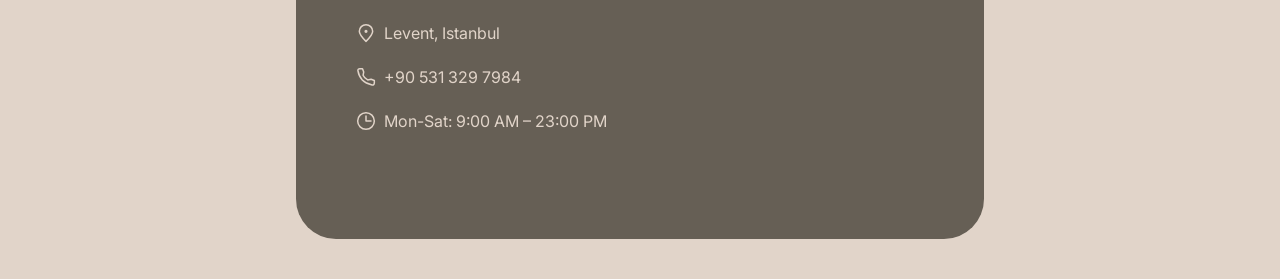
==== commit c4138f3f: "fix: big change" ====
--- a/menu.html
+++ b/menu.html
@@ -5,6 +5,7 @@
     <meta name="viewport" content="width=device-width, initial-scale=1.0" />
     <title>Document</title>
     <link rel="icon" type="img/svg" href="./logosekme.svg" />
+
     <link rel="stylesheet" href="index.css" />
     <link
       href="https://fonts.googleapis.com/css2?family=Inter:wght@400;500;700&display=swap"
@@ -14,34 +15,22 @@
   <body>
     <header>
       <div class="header-container">
-        <a href="./index.html">
+        <a href="index.html">
           <img src="./logo.png" alt="logo" class="logoresmi" />
         </a>
         <nav class="extra">
           <ul>
-            <li><a href="#favourite-coffer">Favorite cofee</a></li>
+            <li>
+              <a href="#favourite-coffer">Favorite cofee</a>
+            </li>
             <li><a href="#about">about</a></li>
             <li><a href="#mobile-app">mobile app</a></li>
             <li><a href="#footer">Contact us</a></li>
           </ul>
         </nav>
-        <a class="kose" href="#" style="pointer-events: none">
-          <div
-            style="
-              width: 72px;
-              height: 24px;
-              padding: 3px;
-              border-bottom: 2px solid;
-              justify-content: center;
-              display: flex;
-              align-items: center;
-              font-weight: 600;
-              font-size: 16px;
-            "
-          >
-            <span>Menu</span>
-            <img class="kahveresm" src="./coffee-cup.svg" alt="coffe-cup" />
-          </div>
+        <a class="kose" href="./menu.html" style="pointer-events: none">
+          <span>Menu</span>
+          <img class="kahveresm" src="./coffee-cup.svg" alt="coffe-cup" />
         </a>
         <div class="normalolan" style="cursor: pointer" id="menubtn">
           <img src="./State=default.svg" alt="iconn" />
@@ -56,7 +45,7 @@
           <li><a href="#about">about</a></li>
           <li><a href="#mobile-app">mobile app</a></li>
           <li><a href="#footer">Contact us</a></li>
-          <li style="border-bottom: 1px solid #403f3d">
+          <li>
             <a
               class="moneyismoneylan"
               href="./menu.html"
@@ -78,7 +67,7 @@
         <div class="menu-container">
           <div class="offering">
             <span class="offering-text">
-              <span class="line">Behind each of our</span><br />
+              <span class="line">Behind each of our</span><br class="brulan" />
               <span class="line">cups hides an</span><br class="brulan" />
               <span class="line-accent">amazing surprise</span>
             </span>
@@ -191,15 +180,7 @@
         </div>
       </div>
     </main>
-    <footer
-      id="footer"
-      style="
-        display: flex;
-        justify-content: center;
-        margin-top: 2rem;
-        margin-bottom: 2rem;
-      "
-    >
+    <footer id="footer" style="display: flex; justify-content: center">
       <div class="contacts-container">
         <div class="contacts-offer-container">
           <span class="contacts-offer-yazi"
--- a/index.css
+++ b/index.css
@@ -1,10 +1,16 @@
 html {
   scroll-behavior: smooth;
+  top: 0;
+  left: 0;
 }
 
 body {
   background-color: #e1d4c9;
   font-family: Inter;
+  padding-top: 20px;
+  padding-bottom: 40px;
+  box-sizing: border-box; /* burası değişti*/
+  margin: 0; /* burası değişti*/
 }
 header {
   display: flex;
@@ -12,6 +18,16 @@
   align-items: center;
   flex-direction: column;
   padding-bottom: 20px;
+}
+.millk {
+  display: flex;
+  justify-content: center;
+  align-items: center;
+}
+.hepsonradan {
+  display: flex;
+  flex-direction: column;
+  align-items: center;
 }
 .reloadbutonu {
   width: 60px;
@@ -31,6 +47,7 @@
   width: 348px;
   font-size: 16px;
   align-items: center;
+  box-sizing: border-box;
 }
 .logoresmi {
   width: 100px;
@@ -44,6 +61,7 @@
   width: 44px;
   height: 44px;
   display: flex;
+  right: 0;
 }
 .normalolan.active {
   display: none;
@@ -62,7 +80,7 @@
 .dort.active {
   display: flex;
   justify-content: center;
-  font-size: 16px;
+  font-size: 32px;
   font-weight: 600;
   color: #403f3d;
 }
@@ -117,36 +135,42 @@
   position: absolute;
   display: flex;
   flex-direction: column;
-  justify-content: space-around;
-  align-items: center;
+  justify-content: space-between;
   top: 0;
   left: 0;
-  width: 100%;
-  margin-top: 50px;
+  width: 348px;
+  height: 552px;
+  padding: 60px 16px;
+  box-sizing: border-box;
+}
+.sonradan {
+  display: flex;
+  flex-direction: column;
+  align-items: center;
+  height: 576px;
+  gap: 40px;
+  justify-content: space-between;
 }
 
 .ikispankapsayici {
-  color: aliceblue;
-  font-size: 40px;
+  font-size: 42px;
   text-align: center;
-  max-width: 300px;
-  top: 60px;
+  max-width: 316px;
   text-align: left;
+  height: 144px;
 }
 .videoyazisi {
-  max-width: 320px;
+  max-width: 316px;
   color: #d9d9d9;
-  margin-top: 42px;
-  line-height: 1.625;
+  line-height: 150%;
   opacity: 1;
+  height: 144px;
 }
 .butonundur {
   width: 200px;
   height: 64px;
   align-self: start;
-  margin-left: 20px;
   border-radius: 30px;
-  margin-top: 50px;
   background-color: #e1d4c9;
   border: none;
   position: relative;
@@ -194,11 +218,13 @@
   display: flex;
 }
 .sldiercontainerbaslik {
-  font-size: 34px;
+  font-size: 32px;
   max-width: 100%;
   display: flex;
   justify-content: center;
   align-items: center;
+  font-weight: 600;
+  height: 80px;
 }
 .sliderimage {
   width: 348px;
@@ -210,9 +236,15 @@
   justify-content: space-between;
   height: 164px;
   width: 348px;
+  gap: 16px;
 }
 .kahvekelimesi {
   display: flex;
+  justify-content: center;
+  align-items: center;
+}
+.millk {
+  display: inline-block;
   justify-content: center;
   align-items: center;
 }
@@ -256,6 +288,7 @@
   background-repeat: no-repeat; /* Tekrarlamasın diye */
   border-radius: 20px;
 }
+
 .column-1-second {
   width: 348px;
   height: 590px;
@@ -1024,7 +1057,6 @@
   border: 1px solid #665f55;
   background-color: #e1d4c9;
   cursor: pointer;
-  color: #403f3d;
 }
 .kapatmatusu:hover {
   background-color: #665f55;
@@ -1035,7 +1067,13 @@
 }
 @media (min-width: 768px) {
   /* Buradaki stiller hem telefon hem tablet için geçerli olacak */
-
+  .hepsonradan {
+    display: flex;
+    flex-direction: row;
+    align-items: center;
+    /* width: 688px; */
+    height: 640px;
+  }
   .coffee-container:hover {
     background-color: #665f55;
   }
@@ -1065,7 +1103,6 @@
   .dessert-container:hover .dessert-text {
     color: #e1d4c9;
   }
-
   .iconlaralbayim {
     display: none;
     width: 20px;
@@ -1074,7 +1111,6 @@
   .butonundur:hover .iconlaralbayim {
     display: flex;
   }
-
   .reloadbutonu {
     display: none;
   }
@@ -1112,7 +1148,7 @@
   }
   .extra ul {
     display: flex;
-    gap: 20px;
+    gap: 40px;
     justify-content: center;
     align-items: center;
     padding: 0px;
@@ -1145,6 +1181,7 @@
     font-size: 16px;
     height: 20px;
   }
+
   .kose:hover {
     /* uygulamak istediğin stiller */
     border-bottom: 2px solid #403f3d;
@@ -1185,47 +1222,66 @@
     position: absolute;
     display: flex;
     flex-direction: column;
-    justify-content: space-around;
+    justify-content: space-between;
     align-items: center;
     top: 0;
     left: 0;
     width: 100%;
-    margin-top: 100px;
-  }
-
+    padding: 100px 60px;
+    gap: 40px;
+    width: 688px;
+    height: 644px;
+    box-sizing: border-box;
+  }
+  .sonradan {
+    display: flex;
+    flex-direction: column;
+    align-items: center;
+    height: 684px;
+    gap: 40px;
+    justify-content: space-between;
+  }
+  .slideryazicontainer {
+    display: flex;
+    flex-direction: column;
+    justify-content: space-between;
+    height: 140px;
+    width: 480px;
+    gap: 16px;
+  }
   .ikispankapsayici {
     color: aliceblue;
-    font-size: 60px;
+    font-size: 72px;
     text-align: center;
-    max-width: 560px;
+    max-width: 530px;
     top: 60px;
     text-align: left;
+    height: 228px;
   }
   .videoyazisi {
-    max-width: 560px;
+    max-width: 530px;
     color: #d9d9d9;
-    margin-top: 42px;
     line-height: 1.625;
     opacity: 1;
+    height: 72px;
   }
   .butonundur {
     width: 200px;
     height: 64px;
     align-self: start;
-    margin-left: 60px;
     border-radius: 30px;
-    margin-top: 50px;
     background-color: #e1d4c9;
     border: none;
   }
 
   /*444*/
   .sldiercontainerbaslik {
-    font-size: 45px;
-    max-width: 100%;
-    display: flex;
-    justify-content: center;
-    align-items: center;
+    font-size: 50px;
+    max-width: 688px;
+    display: flex;
+    justify-content: center;
+    align-items: center;
+    height: 150px;
   }
   .kahvekelimesi {
     display: flex;
@@ -1239,6 +1295,7 @@
     align-items: center;
     gap: 40px;
     height: 874px;
+    max-width: 688px;
   }
   .slidercontainer.active {
     display: flex;
@@ -1272,6 +1329,7 @@
     background-color: #e1d4c9;
     border: 1px solid #665f55;
     color: #403f3d;
+    margin-top: 146px;
   }
   .soloklar:hover {
     background-color: #665f55;
@@ -1290,6 +1348,7 @@
     background-color: #e1d4c9;
     border: 1px solid #665f55;
     color: #403f3d;
+    margin-top: 146px;
   }
   .sagoklar:hover {
     background-color: #665f55;
@@ -1453,7 +1512,6 @@
   }
   .contact-info-konum:hover {
     border-bottom: 1px solid #e1d4c9;
-    cursor: pointer;
   }
   .contact-icon {
     width: 20px;
@@ -1502,7 +1560,15 @@
     background-color: #e1d4c9;
     justify-content: center;
   }
-
+  .totall {
+    display: flex;
+    justify-content: space-between;
+    font-size: 24px;
+    font-weight: 600;
+    width: 326px;
+    height: 30px;
+    color: #403f3d;
+  }
   .menu-products {
     display: grid;
     grid-template-columns: 1fr 1fr;
@@ -1535,6 +1601,31 @@
     padding: 20px;
     text-align: left;
   }
+  .uyari {
+    border-top: 1px solid #c1b6ad;
+    display: flex;
+    gap: 8px;
+    width: 326px;
+    height: 66px;
+    justify-content: center;
+    padding-top: 12px;
+    padding-bottom: 12px;
+    box-sizing: border-box;
+  }
+  .kapatmatusu {
+    width: 326px;
+    height: 44px;
+    font-size: 16px;
+    font-weight: 600;
+    text-align: center;
+    box-sizing: border-box;
+    padding: 10px 78px;
+    border-radius: 100px;
+    border: 1px solid #665f55;
+    background-color: #e1d4c9;
+    cursor: pointer;
+  }
+
   .titletogether {
     width: 270px;
     height: 114px;
@@ -1589,14 +1680,22 @@
     width: 346px;
     height: 594px;
     justify-content: space-between;
-    padding-left: 20px;
     box-sizing: border-box;
+    gap: 20px;
+    align-items: center;
   }
   .titlelann {
     display: flex;
     flex-direction: column;
     gap: 12px;
     height: 114px;
+  }
+  .sizze {
+    width: 326px;
+    height: 132px;
+    display: flex;
+    flex-direction: column;
+    gap: 8px;
   }
 }
 
@@ -1643,31 +1742,32 @@
     top: 0;
     left: 0;
     width: 100%;
-    margin-top: 100px;
+    padding: 100px;
+    gap: 40px;
   }
   .ikispankapsayici {
     color: aliceblue;
     font-size: 60px;
     text-align: center;
-    max-width: 560px;
-    top: 60px;
+    max-width: 530px;
     text-align: left;
-    margin-left: 50px;
+    height: 228px;
   }
   .videoyazisi {
     max-width: 560px;
     color: #d9d9d9;
-    margin-top: 42px;
     line-height: 1.625;
     opacity: 1;
-    margin-left: 60px;
+    height: 72px;
+    margin-top: 0px;
   }
   .sldiercontainerbaslik {
-    font-size: 45px;
+    font-size: 60px;
     max-width: 100%;
     display: flex;
     justify-content: center;
     align-items: center;
+    height: 75px;
   }
   .kahvekelimesi {
     display: inline;
@@ -1677,14 +1777,16 @@
 
   .slidercontainer {
     display: none;
-    max-width: 1240px;
+    max-width: 1232px;
     align-items: center;
     gap: 40px;
     height: 799px;
   }
   .slidercontainer.active {
     display: flex;
-  }
+    height: 799px;
+  }
+
   .sliderimage {
     width: 480px;
     height: 480px;
@@ -1693,8 +1795,37 @@
     display: flex;
     justify-content: center;
     align-items: center;
-    width: 1240px;
-  }
+    width: 1232px;
+  }
+  .sonradan {
+    display: flex;
+    flex-direction: column;
+    align-items: center;
+    height: 684px;
+    gap: 40px;
+    justify-content: space-between;
+    width: 1232;
+  }
+  .hepsonradan {
+    display: flex;
+    flex-direction: row;
+    align-items: center;
+    width: 1232px;
+    height: 640px;
+    gap: 0px;
+  }
+  .butonundur {
+    width: 200px;
+    height: 64px;
+    align-self: start;
+    border-radius: 30px;
+    background-color: #e1d4c9;
+    border: none;
+    position: relative;
+    cursor: pointer;
+    text-decoration: none;
+  }
+
   .soloklar {
     display: flex;
     cursor: pointer;
@@ -1707,6 +1838,7 @@
     background-color: #e1d4c9;
     border: 1px solid #665f55;
     color: #403f3d;
+    margin-top: 70px;
   }
   .soloklar:hover {
     background-color: #665f55;
@@ -1724,6 +1856,7 @@
     background-color: #e1d4c9;
     border: 1px solid #665f55;
     color: #403f3d;
+    margin-top: 70px;
   }
   .sagoklar:hover {
     background-color: #665f55;
@@ -1780,7 +1913,7 @@
     height: 630px;
   }
   .contacts-container {
-    width: 1440px;
+    width: 1360px;
     height: 450px;
     background-color: #665f55;
     padding: 100px 100px;
@@ -1789,7 +1922,7 @@
     display: flex;
     flex-direction: row;
     gap: 100px;
-    margin-top: 100px;
+    align-items: center;
   }
   .contacts-offer-container {
     width: 530px;
@@ -1823,6 +1956,7 @@
     flex-direction: column;
     justify-content: space-between;
     font-weight: 600;
+    gap: 40px;
   }
   .contacts-info-yazi {
     font-size: 24px;
@@ -1834,6 +1968,7 @@
     display: flex;
     flex-direction: column;
     justify-content: space-between;
+    gap: 16px;
   }
   .contact-info-konum {
     width: 182px;
@@ -1953,6 +2088,8 @@
     font-style: italic;
     color: #403f3d;
     text-align: center;
+    width: 800px;
+    height: 150px;
   }
   .brulan {
     display: none;
@@ -1994,6 +2131,9 @@
     box-sizing: border-box;
     padding: 20px;
     text-align: left;
+    display: flex;
+    flex-direction: column;
+    justify-content: space-between;
   }
   .titletogether {
     width: 270px;
@@ -2032,7 +2172,6 @@
     padding: 16px;
     color: #403f3d;
     background-color: #e1d4c9;
-    gap: 20px;
   }
   .resim-modal {
     display: flex;
@@ -2048,10 +2187,12 @@
   .description-contaier {
     display: flex;
     flex-direction: column;
-    width: 452px;
+    width: 458px;
     height: 472px;
     justify-content: space-between;
-    padding-left: 0px;
+    /* padding-left: 20px; */
+    box-sizing: border-box;
+    gap: 20px;
   }
 
   .titlelann {
@@ -2059,6 +2200,7 @@
     flex-direction: column;
     gap: 12px;
     height: 90px;
+    width: 438px;
   }
 
   .titlelan-name {
@@ -2098,4 +2240,37 @@
     font-size: 16px;
     align-items: center;
   }
-}
+  .totall {
+    display: flex;
+    justify-content: space-between;
+    font-size: 24px;
+    font-weight: 600;
+    width: 438px;
+    height: 30px;
+    color: #403f3d;
+  }
+  .uyari {
+    border-top: 1px solid #c1b6ad;
+    display: flex;
+    gap: 8px;
+    width: 438px;
+    height: 52px;
+    justify-content: center;
+    padding-top: 12px;
+    padding-bottom: 12px;
+    box-sizing: border-box;
+  }
+  .kapatmatusu {
+    width: 438px;
+    height: 44px;
+    font-size: 16px;
+    font-weight: 600;
+    text-align: center;
+    box-sizing: border-box;
+    padding: 10px 78px;
+    border-radius: 100px;
+    border: 1px solid #665f55;
+    background-color: #e1d4c9;
+    cursor: pointer;
+  }
+}
